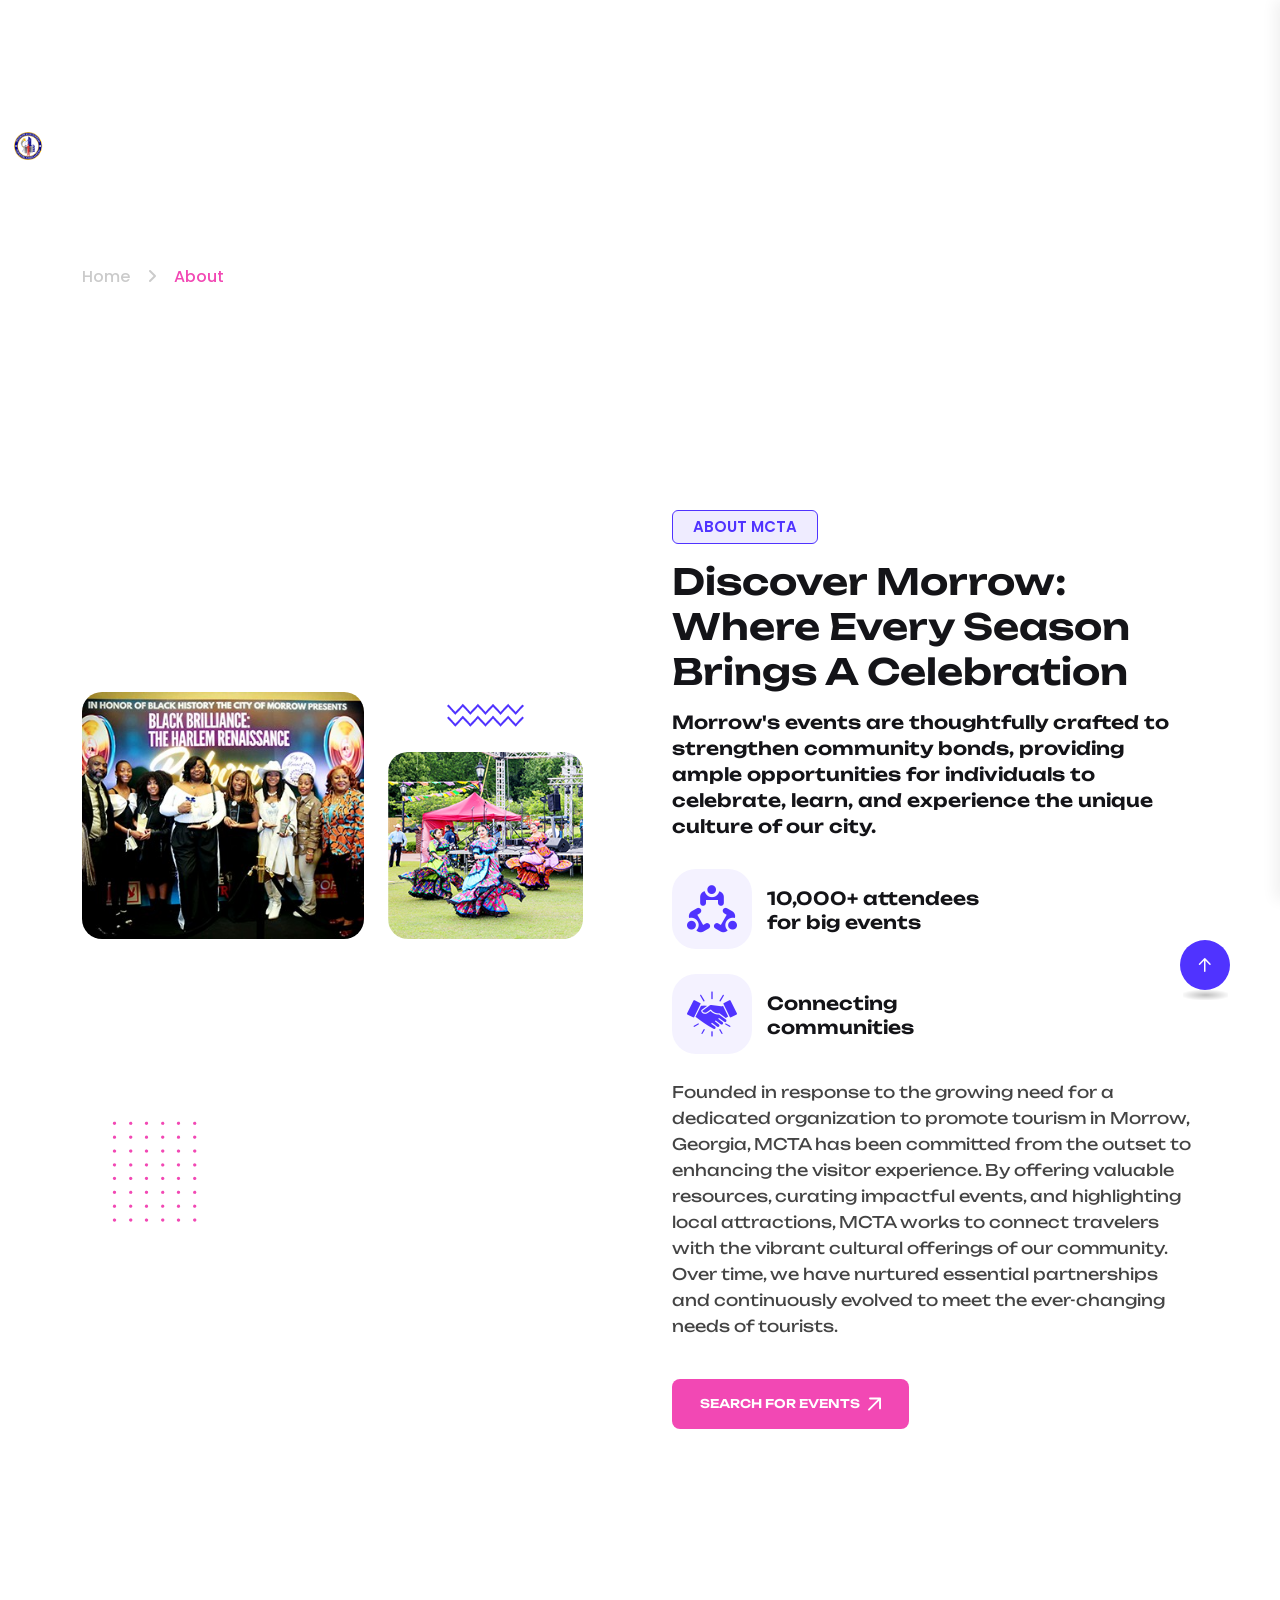
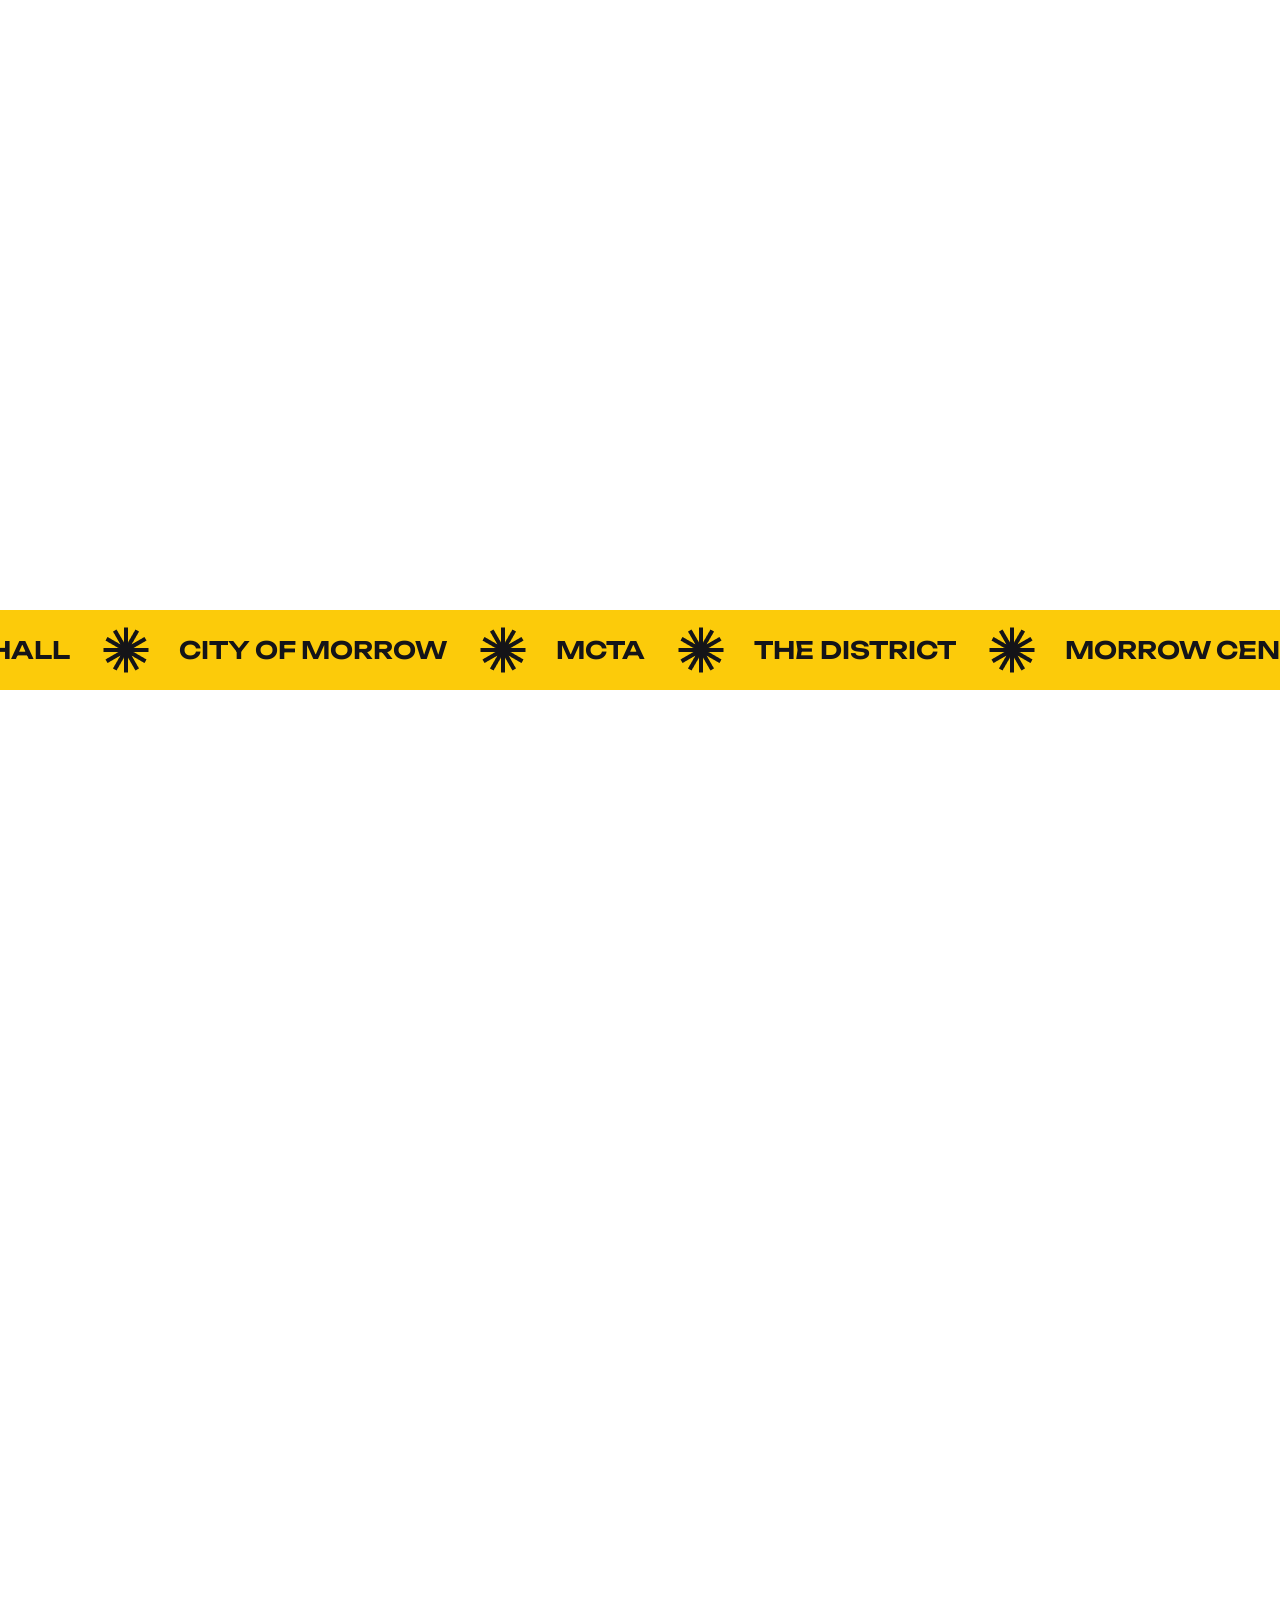
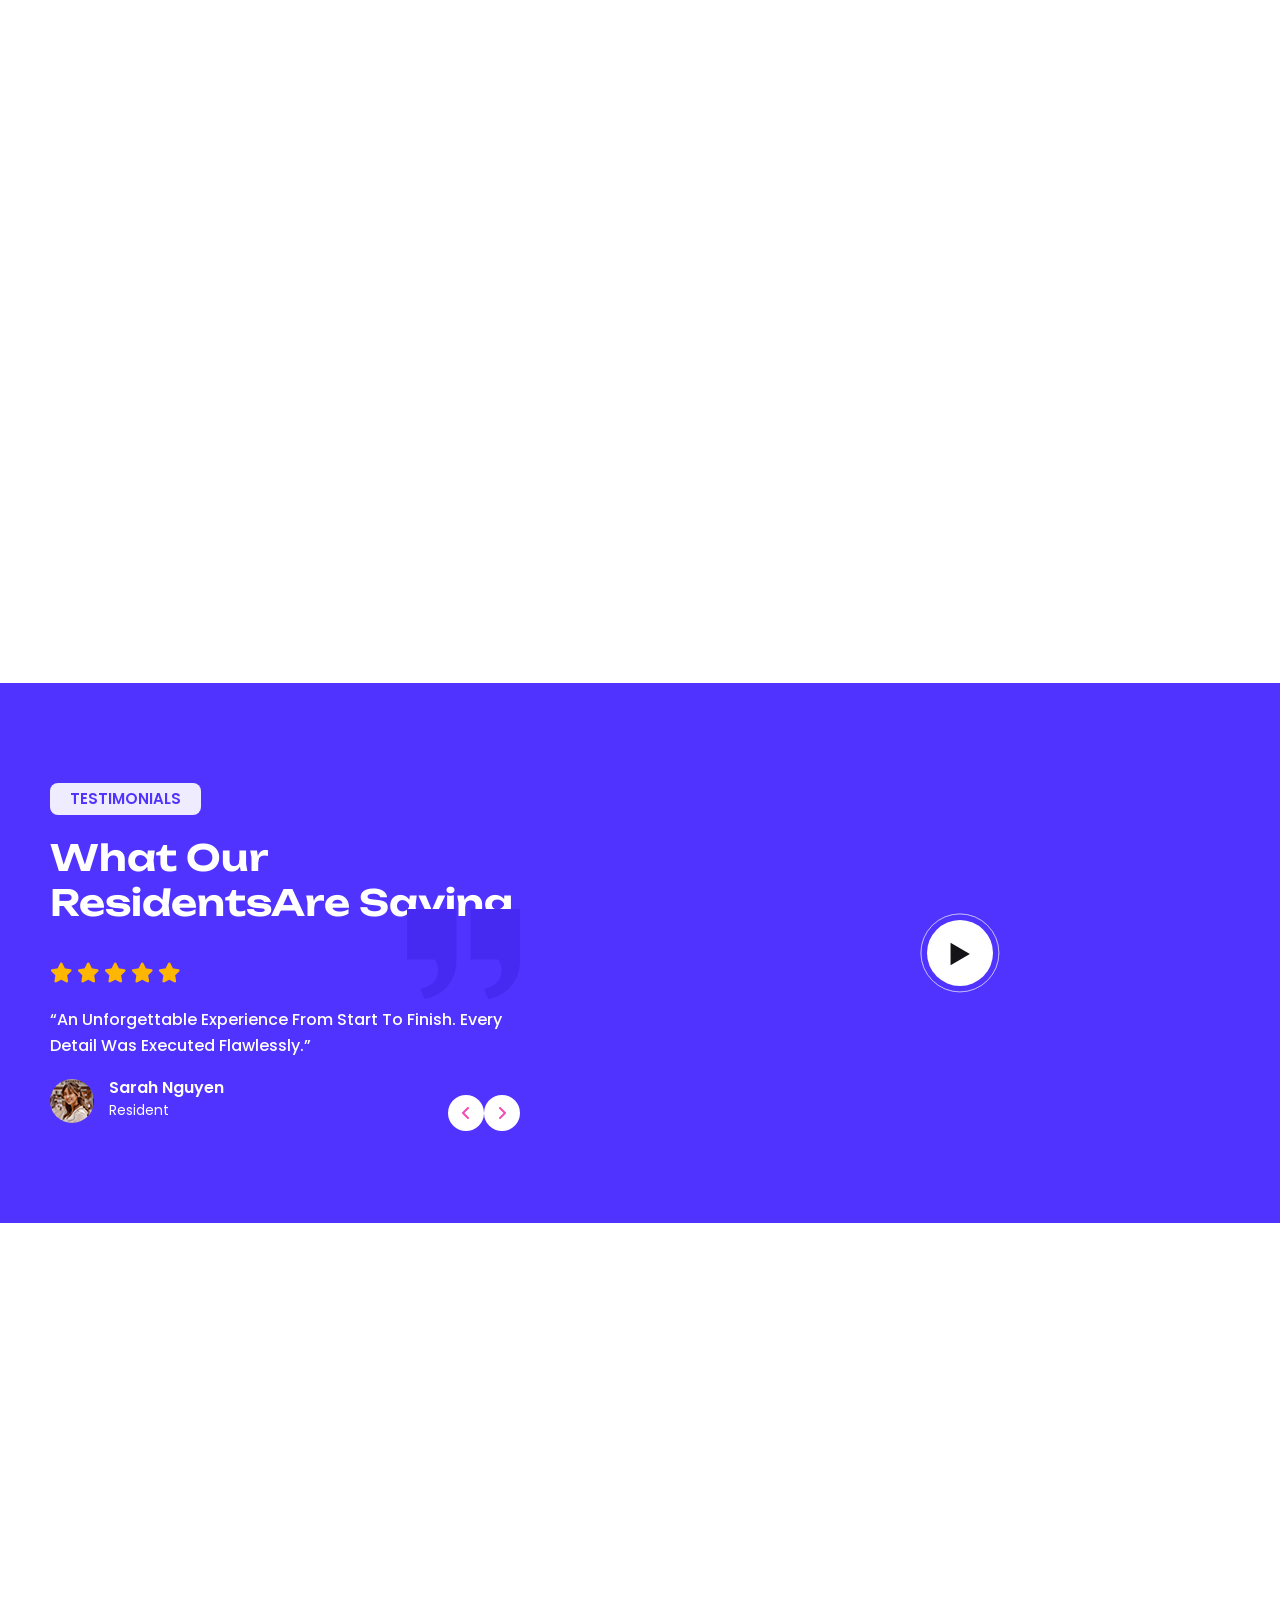
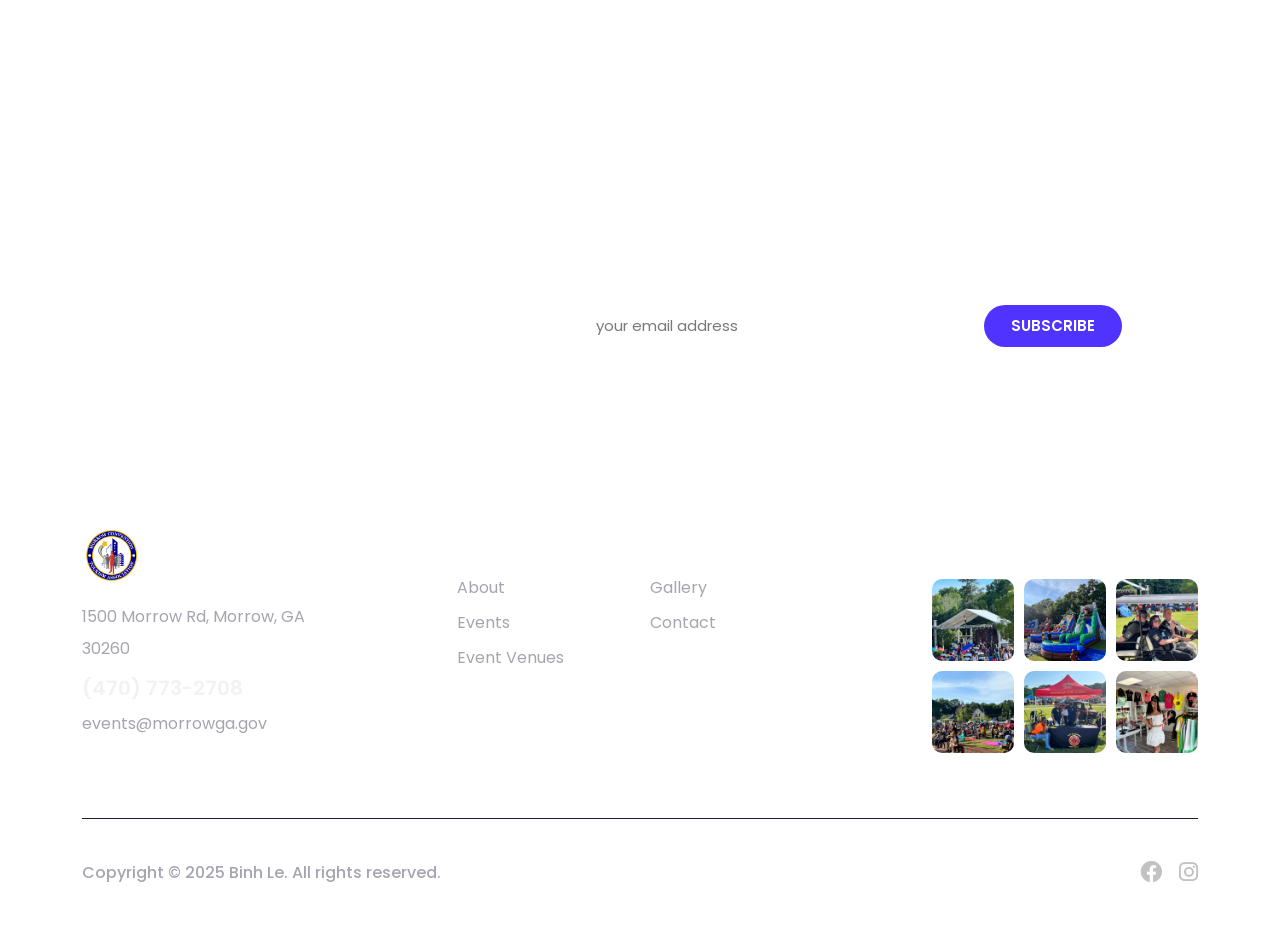
==== about.html @ 1bde9c0b "first commit" ====
<!doctype html><html class="no-js" lang="en"><head><meta charset="utf-8"><meta http-equiv="x-ua-compatible" content="ie=edge"><title>About Us - MCTA</title><meta name="description" content="About Us - MCTA"><meta name="viewport" content="width=device-width,initial-scale=1"><link rel="shortcut icon" type="image/x-icon" href="./assets/favicon-EmD1b870.png"><script async src="https://www.googletagmanager.com/gtag/js?id=G-WF18BXVWPE"></script><script>function gtag(){dataLayer.push(arguments)}window.dataLayer=window.dataLayer||[],gtag("js",new Date),gtag("config","G-WF18BXVWPE")</script><link rel="stylesheet" crossorigin href="./assets/main-FoIhBVWo.css"></head><body><div class="preloader"><div class="loader"></div></div><button class="scroll__top scroll-to-target" data-target="html"><i class="fa-sharp fa-regular fa-arrow-up"></i></button><div class="search__popup"><div class="container"><div class="row"><div class="col-12"><div class="search__wrapper"><div class="search__close"><button type="button" class="search-close-btn"><svg width="18" height="18" viewBox="0 0 18 18" fill="none" xmlns="http://www.w3.org/2000/svg"><path d="M17 1L1 17" stroke="currentColor" stroke-width="1.5" stroke-linecap="round" stroke-linejoin="round"></path><path d="M1 1L17 17" stroke="currentColor" stroke-width="1.5" stroke-linecap="round" stroke-linejoin="round"></path></svg></button></div><div class="search__form"><form action="#"><div class="search__input"><input class="search-input-field" type="text" placeholder="Type keywords here"> <span class="search-focus-border"></span> <button type="submit"><svg width="20" height="20" viewBox="0 0 20 20" fill="none" xmlns="http://www.w3.org/2000/svg"><path d="M9.55 18.1C14.272 18.1 18.1 14.272 18.1 9.55C18.1 4.82797 14.272 1 9.55 1C4.82797 1 1 4.82797 1 9.55C1 14.272 4.82797 18.1 9.55 18.1Z" stroke="currentColor" stroke-width="1.5" stroke-linecap="round" stroke-linejoin="round"></path><path d="M19.0002 19.0002L17.2002 17.2002" stroke="currentColor" stroke-width="1.5" stroke-linecap="round" stroke-linejoin="round"></path></svg></button></div></form></div></div></div></div></div></div><div class="search-popup-overlay"></div><header class="td-header-height"><div class="td-header__area z-index-999 td-transparent"><div class="td-header-3-top d-none d-lg-block"><div class="container-fluid container-1680"><div class="row"><div class="col-lg-6"><div class="td-header-3-top-info"><span><a href="https://maps.app.goo.gl/woEjuXanvPvSUbjYA" target="_blank"><i class="flaticon-gps"></i>1500 Morrow Rd, Morrow, GA 30260</a></span> <span class="dvdr">/</span> <span><a href="tel:4707732708"><i class="flaticon-phone"></i>(470) 773-2708</a></span></div></div><div class="col-lg-6"><div class="d-none d-lg-block"><div class="td-header-3-top-social d-flex align-items-center justify-content-end"><span class="td-email"><a href="mailto:events@morrowga.gov"><i class="flaticon-mail"></i>events@morrowga.gov</a></span> <span class="dvdr">/</span> <span><a href="https://www.facebook.com/mcta.morrowga" target="_blank"><i class="fa-brands fa-facebook"></i></a></span> <span><a href="https://www.instagram.com/cityofmorrowgeorgia/" target="_blank"><i class="fa-brands fa-instagram"></i></a></span></div></div></div></div></div></div><div id="header-sticky" class="header-mobile-spacing"><div class="container-fluid container-1680"><div class="row align-items-center"><div class="col-xxl-9 col-xl-9 col-6"><div class="tdmenu__wrap d-flex align-items-center justify-content-between"><div class="logo"><a class="logo-1 logo-sticky-none" href="index.html"><img data-width="150" src="./assets/logo-white-CMbeo1Rq.png" alt="Logo"></a><a class="logo-2 d-none" href="index.html"><img data-width="150" src="./assets/logo-black-BRObX2k0.png" alt="Logo"></a></div><nav class="tdmenu__nav tdmenu-3 ml-50 mr-40 d-none d-xl-flex"><div class="tdmenu__navbar-wrap tdmenu__main-menu"><ul class="navigation"><li><a href="index.html">Home</a></li><li><a href="about.html">About</a></li><li class="menu-item-has-children"><a href="venues.html">Venues</a><ul class="sub-menu"><li><a href="morrow-center-exhibition-hall.html">Morrow Center Exhibition Hall</a></li><li><a href="the-district.html">The District</a></li><li><a href="arena-at-southlake.html">Arena At Southlake</a></li></ul></li><li class="menu-item-has-children"><a href="venues.html">Visit Morrow</a><ul class="sub-menu"><li><a href="hotels.html">Hotels</a></li><li><a href="restaurants.html">Restaurants</a></li><li><a href="shopping.html">Shopping</a></li></ul></li><li><a href="gallery.html">Gallery</a></li><li><a href="contact.html">Contact</a></li></ul></div></nav></div></div><div class="col-xxl-3 col-xl-3 col-6"><div class="td-menu-right-action td-menu-right-action-3 d-flex align-items-center justify-content-end"><button class="search-button search-open-btn"><i class="flaticon-search"></i></button><div class="td-header-menu-bar lh-1 p-relative ml-20"><button class="tdmenu-offcanvas-open-btn mobile-nav-toggler d-block d-xl-none"><span></span> <span></span> <span></span></button></div></div></div></div></div></div></div><div class="tdmobile__menu"><nav class="tdmobile__menu-box"><div class="close-btn"><i class="fa-solid fa-xmark"></i></div><div class="nav-logo"><a href="index.html"><img src="./assets/logo-black-BRObX2k0.png" alt="logo"></a></div><div class="tdmobile__search"><form action="#"><input type="text" placeholder="Search here..."> <button><i class="fas fa-search"></i></button></form></div><div class="tdmobile__menu-outer"></div><div class="social-links"><ul class="list-wrap"><li><a href="https://www.facebook.com/mcta.morrowga" target="_blank"><i class="fab fa-facebook"></i></a></li><li><a href="https://www.instagram.com/cityofmorrowgeorgia/" target="_blank"><i class="fab fa-instagram"></i></a></li></ul></div></nav></div><div class="tdmobile__menu-backdrop"></div><div class="offCanvas__info"><div class="offCanvas__close-icon menu-close"><button><i class="fa-sharp fa-regular fa-xmark"></i></button></div><div class="offCanvas__logo mb-30"><a href="index.html"><img src="./assets/logo-black-BRObX2k0.png" alt="Logo"></a></div><div class="offCanvas__side-info mb-30"><div class="contact-list mb-30"><h4>Office Address</h4><a href="https://maps.app.goo.gl/woEjuXanvPvSUbjYA" target="_blank">1500 Morrow Rd, Morrow, GA 30260</a></div><div class="contact-list mb-30"><h4>Phone Number</h4><a href="tel:4707732708">(470) 773-2708</a></div><div class="contact-list mb-30"><h4>Email Address</h4><a href="mailto:events@morrowga.gov">events@morrowga.gov</a></div></div><div class="offCanvas__social-icon mt-30"><a href="javascript:void(0)"><i class="fab fa-facebook"></i></a> <a href="javascript:void(0)"><i class="fab fa-instagram"></i></a></div></div><div class="offCanvas__overly"></div></header><main><div class="td-breadcrumb-area td-breadcrumb-spacing bg-position" data-background="assets/img/breadcrumb/breadcrumb.jpg"><div class="container"><div class="row"><div class="col-lg-12"><div class="td-breadcrumb-title-wrap"><h2 class="td-breadcrumb-title mb-10 wow td-animetion-left" data-wow-duration="1.5s" data-wow-delay="0.2s">About Us</h2><div class="td-breadcrumb-list wow td-animetion-right" data-wow-duration="1.5s" data-wow-delay="0.2s"><ul><li><a href="index.html">Home</a></li><li><i class="fa-sharp fa-solid fa-angle-right fa-fw"></i></li><li class="pages">About</li></ul></div></div></div></div></div></div><div class="td-about-area pt-140 pb-50 p-relative fix"><h2 class="td-about-4-bigtitle td-team-bigtext">About</h2><div class="container"><div class="row align-items-center"><div class="col-xl-6 col-lg-12"><div class="td-about-4-thumb-wrap mr-45 mb-30"><div class="row align-items-end"><div class="col-lg-7 col-md-7 col-sm-7"><div class="td-about-4-thumb mb-25"><img class="w-100 thumb wow td-animetion-left" data-wow-duration="1.5s" data-wow-delay="0.2s" src="./assets/thumb-6cPJULvh.jpg" alt=""></div></div><div class="col-lg-5 col-md-5 col-sm-5"><div class="td-about-4-thumb text-center mb-25"><img class="mb-25 tdtranslateX2" src="[data-uri]" alt=""> <img class="w-100 thumb wow td-animetion-right" data-wow-duration="1.5s" data-wow-delay="0.2s" src="./assets/thumb-3-COhL6oXN.jpg" alt=""></div></div><div class="col-lg-12"><div class="td-about-4-thumb-2 p-relative text-center pb-40 mb-25 pl-70 mr-70"><img class="td-about-4-shape up-down" src="[data-uri]" alt=""> <img class="w-100 thumb wow td-animetion-top" data-wow-duration="1.5s" data-wow-delay="0.2s" src="./assets/thumb-2-B4LznfGf.jpg" alt=""></div></div></div></div></div><div class="col-xl-6 col-lg-9"><div class="td-about-3-content-wrap ml-20 mb-15 wow fadeInRight" data-wow-duration="1.5s" data-wow-delay="0.2s"><span class="td-section-subtitle td-section-subtitle-2 td-section-subtitle-3 mb-15">About MCTA</span><h2 class="td-section-title mb-15">Discover Morrow: Where Every Season Brings a Celebration</h2><p class="para para-2 mb-30">Morrow's events are thoughtfully crafted to strengthen community bonds, providing ample opportunities for individuals to celebrate, learn, and experience the unique culture of our city.</p><div class="td-about-3-clients d-flex flex-wrap"><div class="mb-15 items mr-40 d-flex align-items-center"><span class="mb-10 mr-15 icon"><i class="flaticon-meeting"></i></span><h5 class="title">10,000+ attendees<br>for big events</h5></div><div class="mb-15 items d-flex align-items-center"><span class="mb-10 mr-15 icon"><i class="flaticon-handshake"></i></span><h5 class="title">Connecting<br>communities</h5></div></div><p class="para mb-40">Founded in response to the growing need for a dedicated organization to promote tourism in Morrow, Georgia, MCTA has been committed from the outset to enhancing the visitor experience. By offering valuable resources, curating impactful events, and highlighting local attractions, MCTA works to connect travelers with the vibrant cultural offerings of our community. Over time, we have nurtured essential partnerships and continuously evolved to meet the ever-changing needs of tourists.</p><div class="td-about-3-btn d-flex align-items-center"><a class="td-btn td-btn-3-squre mb-15 td-left-right text3 mr-25" href="events.html"><span class="mr10 td-text d-inline-block mr-5">Search For Events</span> <span class="td-arrow-angle"><svg class="td-arrow-svg-top-right" width="13" height="14" viewBox="0 0 13 14" fill="none" xmlns="http://www.w3.org/2000/svg"><path d="M0.943836 13.5C0.685616 13.5 0.45411 13.4021 0.276027 13.224C0.0979452 13.0459 0 12.8055 0 12.5562C0 12.3068 0.0979452 12.0664 0.276027 11.8884L9.76781 2.38767H2.02123C1.49589 2.38767 1.0774 1.96027 1.0774 1.44384C1.0774 0.927397 1.50479 0.5 2.03014 0.5H12.0562C12.1274 0.5 12.1986 0.508904 12.2788 0.526712L12.4034 0.562329L12.537 0.633562C12.5637 0.65137 12.5993 0.678082 12.626 0.69589C12.6973 0.749315 12.7507 0.80274 12.7952 0.856164C12.8219 0.891781 12.8575 0.927397 12.8842 0.989726L12.9555 1.1411L12.9822 1.22123C13 1.29247 13.0089 1.3726 13.0089 1.44384V11.4699C13.0089 11.9952 12.5815 12.4137 12.0651 12.4137C11.5486 12.4137 11.1212 11.9863 11.1212 11.4699V3.72329L1.62055 13.224C1.44247 13.4021 1.20205 13.5 0.943836 13.5Z" fill="white"/><path d="M0.943836 13.5C0.685616 13.5 0.45411 13.4021 0.276027 13.224C0.0979452 13.0459 0 12.8055 0 12.5562C0 12.3068 0.0979452 12.0664 0.276027 11.8884L9.76781 2.38767H2.02123C1.49589 2.38767 1.0774 1.96027 1.0774 1.44384C1.0774 0.927397 1.50479 0.5 2.03014 0.5H12.0562C12.1274 0.5 12.1986 0.508904 12.2788 0.526712L12.4034 0.562329L12.537 0.633562C12.5637 0.65137 12.5993 0.678082 12.626 0.69589C12.6973 0.749315 12.7507 0.80274 12.7952 0.856164C12.8219 0.891781 12.8575 0.927397 12.8842 0.989726L12.9555 1.1411L12.9822 1.22123C13 1.29247 13.0089 1.3726 13.0089 1.44384V11.4699C13.0089 11.9952 12.5815 12.4137 12.0651 12.4137C11.5486 12.4137 11.1212 11.9863 11.1212 11.4699V3.72329L1.62055 13.224C1.44247 13.4021 1.20205 13.5 0.943836 13.5Z" fill="white"/></svg></span></a></div></div></div></div></div></div><div class="td-feature-area pt-140 pb-115 bg-position" data-background="assets/img/feature/feature.jpg"><div class="container"><div class="row justify-content-center"><div class="col-lg-8"><div class="td-feature-4-wrap text-center mb-50 wow fadeInUp" data-wow-duration="1.5s" data-wow-delay="0.3s"><span class="td-section-subtitle td-section-subtitle-2 mb-25">Event Information</span><h2 class="td-section-title text-white mb-15">Why You Should Join Our Event</h2><p class="text-white">More than an event - It's a celebration of culture, connection & community</p></div></div></div><div class="row"><div class="col-xl-3 col-lg-6 col-md-6 wow fadeInUp" data-wow-duration="1.5s" data-wow-delay="0.3s"><div class="td-feature-3-wrap mr-60 mb-30"><img class="td-feature-3-icon d-inline-block mb-20" src="[data-uri]" alt=""><h3 class="td-feature-3-title mb-15">Unforgettable Atmosphere</h3><p class="td-feature-3-text">Experience a unique blend of Southern charm and modern elegance in a beautifully designed venue that enhances every moment - from networking to celebration.</p></div></div><div class="col-xl-3 col-lg-6 col-md-6 wow fadeInUp" data-wow-duration="1.5s" data-wow-delay="0.5s"><div class="td-feature-3-wrap mr-60 mb-30"><img class="td-feature-3-icon d-inline-block mb-20" src="[data-uri]" alt=""><h3 class="td-feature-3-title mb-15">Diverse Programming</h3><p class="td-feature-3-text">Enjoy a rich lineup of cultural performances, entertainment, and engaging activities for all ages. Whether it's a festival, showcase, or social event, there's something for everyone.</p></div></div><div class="col-xl-3 col-lg-6 col-md-6 wow fadeInUp" data-wow-duration="1.5s" data-wow-delay="0.7s"><div class="td-feature-3-wrap mr-60 mb-30"><img class="td-feature-3-icon d-inline-block mb-20" src="[data-uri]" alt=""><h3 class="td-feature-3-title mb-15">Community Connection</h3><p class="td-feature-3-text">Be part of a dynamic gathering that celebrates culture, creativity, and community, bringing together people from all walks of life in a vibrant and welcoming environment.</p></div></div><div class="col-xl-3 col-lg-6 col-md-6 wow fadeInUp" data-wow-duration="1.5s" data-wow-delay="0.9s"><div class="td-feature-3-wrap mr-60 mb-30"><img class="td-feature-3-icon d-inline-block mb-20" src="[data-uri]" alt=""><h3 class="td-feature-3-title mb-15">Convenient & Comfortable</h3><p class="td-feature-3-text">Located just minutes from Atlanta, the venue offers ample free parking, modern amenities, and easy accessibility, ensuring a seamless and enjoyable experience for all guests.</p></div></div></div></div></div><div class="td-text-slider-area td-text-slider-spacing"><div class="container-fluid"><div class="row"><div class="swiper-container td-text-slider-active"><div class="swiper-wrapper slide-transtion"><div class="swiper-slide"><div class="td-text-slider-item"><h3 class="text">City of Morrow</h3><img src="[data-uri]" alt="round"></div></div><div class="swiper-slide"><div class="td-text-slider-item"><h3 class="text">MCTA</h3><img src="[data-uri]" alt="round"></div></div><div class="swiper-slide"><div class="td-text-slider-item"><h3 class="text">The District</h3><img src="[data-uri]" alt="round"></div></div><div class="swiper-slide"><div class="td-text-slider-item"><h3 class="text">Morrow Center & Exhibition Hall</h3><img src="[data-uri]" alt="round"></div></div></div></div></div></div></div><div class="td-team-area pt-140 pb-120 fix p-relative"><h2 class="td-team-3-bigtitle td-team-bigtext">Our City Leaders</h2><div class="container"><div class="row justify-content-center"><div class="col-xxl-5 col-xl-6 col-lg-7"><div class="td-schedule-2-title-wrap text-center mb-40 wow fadeInUp" data-wow-duration="1.5s" data-wow-delay="0.3s"><span class="td-section-subtitle td-section-subtitle-2 td-section-subtitle-3 mb-25">Our City Leaders</span><h2 class="td-section-title">Help Shape Outstanding Events</h2></div></div></div><div class="row"><div class="col-sm wow fadeInUp" data-wow-duration="1.5s" data-wow-delay="0.6s"></div><div class="col-sm wow fadeInUp" data-wow-duration="1.5s" data-wow-delay="0.6s"><div class="td-team-3-wrap mb-30 text-center"><div class="td-team-3-thumb"><img class="w-100" src="./assets/john-lampl-CPbS_9Im.jpg" alt=""></div><div class="td-team-3-content"><h3 class="td-title"><a href="team-details.html">John Lampl</a></h3><span class="td-position">Mayor</span><div class="td-team-3-social"><span><a href="tel:6789020916"><i class="fa fa-phone"></i></a></span> <span><a href="mailto:jlampl@morrowga.gov"><i class="fa fa-envelope"></i></a></span></div></div></div></div><div class="col-sm wow fadeInUp" data-wow-duration="1.5s" data-wow-delay="0.6s"></div></div><div class="row"><div class="col-lg-3 col-md-4 col-sm-6 wow fadeInUp" data-wow-duration="1.5s" data-wow-delay="0.2s"><div class="td-team-3-wrap mb-30 text-center"><div class="td-team-3-thumb"><img class="w-100" src="./assets/khoa-vuong-CQh0DZt2.jpg" alt=""></div><div class="td-team-3-content"><h3 class="td-title"><a href="team-details.html">Khoa Vuong</a></h3><span class="td-position">Mayor Pro Tem</span><div class="td-team-3-social"><span><a href="tel:6789020917"><i class="fa fa-phone"></i></a></span> <span><a href="mailto:kvuong@morrowga.gov"><i class="fa fa-envelope"></i></a></span></div></div></div></div><div class="col-lg-3 col-md-4 col-sm-6 wow fadeInUp" data-wow-duration="1.5s" data-wow-delay="0.3s"><div class="td-team-3-wrap mb-30 text-center"><div class="td-team-3-thumb"><img class="w-100" src="./assets/hue-nguyen-gw7FCfIV.jpg" alt=""></div><div class="td-team-3-content"><h3 class="td-title">Hue Nguyen</h3><span class="td-position">Councilwoman</span><div class="td-team-3-social"><span><a href="tel:4704322218"><i class="fa fa-phone"></i></a></span> <span><a href="mailto:hnguyen@morrowga.gov"><i class="fa fa-envelope"></i></a></span></div></div></div></div><div class="col-lg-3 col-md-4 col-sm-6 wow fadeInUp" data-wow-duration="1.5s" data-wow-delay="0.4s"><div class="td-team-3-wrap mb-30 text-center"><div class="td-team-3-thumb"><img class="w-100" src="./assets/lana-labay-Bg67pLHS.jpg" alt=""></div><div class="td-team-3-content"><h3 class="td-title"><a href="team-details.html">Lana J. Labay</a></h3><span class="td-position">Councilwoman</span><div class="td-team-3-social"><span><a href="tel:7709614002"><i class="fa fa-phone"></i></a></span> <span><a href="mailto:llabay@morrowga.gov"><i class="fa fa-envelope"></i></a></span></div></div></div></div><div class="col-lg-3 col-md-4 col-sm-6 wow fadeInUp" data-wow-duration="1.5s" data-wow-delay="0.5s"><div class="td-team-3-wrap mb-30 text-center"><div class="td-team-3-thumb"><img class="w-100" src="./assets/wayne-collins-COGZRWZ4.jpg" alt=""></div><div class="td-team-3-content"><h3 class="td-title"><a href="team-details.html">Wayne Collins</a></h3><span class="td-position">Councilman</span><div class="td-team-3-social"><span><a href="tel:4044302232"><i class="fa fa-phone"></i></a></span> <span><a href="mailto:wcollins@morrowga.gov"><i class="fa fa-envelope"></i></a></span></div></div></div></div></div><div class="row"><div class="col-sm wow fadeInUp" data-wow-duration="1.5s" data-wow-delay="0.6s"></div><div class="col-sm wow fadeInUp" data-wow-duration="1.5s" data-wow-delay="0.6s"></div><div class="col-sm wow fadeInUp" data-wow-duration="1.5s" data-wow-delay="0.6s"><div class="td-team-3-wrap mb-30 text-center"><div class="td-team-3-thumb"><img class="w-100" src="./assets/landry-merkison-BsSKV-wl.jpg" alt=""></div><div class="td-team-3-content"><h3 class="td-title"><a href="team-details.html">Landry Merkison</a></h3><span class="td-position">City Manager</span><div class="td-team-3-social"><span><a href="tel:4046404865"><i class="fa fa-phone"></i></a></span> <span><a href="mailto:lmerkison@morrowga.gov"><i class="fa fa-envelope"></i></a></span></div></div></div></div><div class="col-sm wow fadeInUp" data-wow-duration="1.5s" data-wow-delay="0.6s"></div><div class="col-sm wow fadeInUp" data-wow-duration="1.5s" data-wow-delay="0.6s"></div></div></div></div><div class="td-testimonial-area fix green-bg"><div class="container-fluid p-0"><div class="row gx-0"><div class="col-lg-6"><div class="td-testimonial-3-wrap pt-160 pb-160 p-relative"><span class="td-testimonial-3-qoute"><svg width="113" height="90" viewBox="0 0 113 90" fill="none" xmlns="http://www.w3.org/2000/svg"><path d="M63.5625 50.4V0H113V51.12C113 85.68 81.2188 90 81.2188 90L76.9812 79.92C76.9812 79.92 91.1063 77.76 93.9313 66.24C96.7562 57.6 91.1062 50.4 91.1062 50.4H63.5625ZM0 50.4V0H49.4375V51.12C49.4375 85.68 17.6562 90 17.6562 90L13.4187 79.92C13.4187 79.92 27.5438 77.76 30.3688 66.24C33.1938 57.6 27.5438 50.4 27.5438 50.4H0Z" fill="#462AF1"/></svg> </span><span class="td-section-subtitle td-section-subtitle-2 mb-20">Testimonials</span><h2 class="td-section-title text-white mb-35">What Our Residents<br>Are Saying</h2><div class="swiper-container td-testimonial-3-slider"><div class="swiper-wrapper p-relative"><div class="swiper-slide"><div><div class="td-testimonial-3-ratings mb-20"><span><i class="fa-sharp fa-solid fa-star"></i></span> <span><i class="fa-sharp fa-solid fa-star"></i></span> <span><i class="fa-sharp fa-solid fa-star"></i></span> <span><i class="fa-sharp fa-solid fa-star"></i></span> <span><i class="fa-sharp fa-solid fa-star"></i></span></div><p class="mb-20">“An unforgettable experience from start to finish. Every detail was executed flawlessly.”</p><div class="td-testimonial-3-avatar"><div class="td-testimonial-3-avatar-thumb mr-15"><img src="./assets/sarah-nguyen-lGj8xirt.jpg" alt=""></div><div><h6 class="names">Sarah Nguyen</h6><span class="td-position">Resident</span></div></div></div></div><div class="swiper-slide"><div><div class="td-testimonial-3-ratings mb-20"><span><i class="fa-sharp fa-solid fa-star"></i></span> <span><i class="fa-sharp fa-solid fa-star"></i></span> <span><i class="fa-sharp fa-solid fa-star"></i></span> <span><i class="fa-sharp fa-solid fa-star"></i></span> <span><i class="fa-sharp fa-solid fa-star"></i></span></div><p class="mb-20">“One of the best-organized events I've ever attended. Truly raised the bar.”</p><div class="td-testimonial-3-avatar"><div class="td-testimonial-3-avatar-thumb mr-15"><img src="./assets/michael-anderson-B_t6BDcX.jpg" alt=""></div><div><h6 class="names">Michael Anderson</h6><span class="td-position">Resident</span></div></div></div></div><div class="swiper-slide"><div><div class="td-testimonial-3-ratings mb-20"><span><i class="fa-sharp fa-solid fa-star"></i></span> <span><i class="fa-sharp fa-solid fa-star"></i></span> <span><i class="fa-sharp fa-solid fa-star"></i></span> <span><i class="fa-sharp fa-solid fa-star"></i></span> <span><i class="fa-sharp fa-solid fa-star"></i></span></div><p class="mb-20">“Creative, inspiring, and incredibly well-managed. Looking forward to the next one!”</p><div class="td-testimonial-3-avatar"><div class="td-testimonial-3-avatar-thumb mr-15"><img src="./assets/emily-carter-C869OrkE.jpg" alt=""></div><div><h6 class="names">Emily Carter</h6><span class="td-position">Resident</span></div></div></div></div><div class="swiper-slide"><div><div class="td-testimonial-3-ratings mb-20"><span><i class="fa-sharp fa-solid fa-star"></i></span> <span><i class="fa-sharp fa-solid fa-star"></i></span> <span><i class="fa-sharp fa-solid fa-star"></i></span> <span><i class="fa-sharp fa-solid fa-star"></i></span> <span><i class="fa-sharp fa-solid fa-star"></i></span></div><p class="mb-20">“Exceptional coordination and a memorable guest experience. Highly recommended!”</p><div class="td-testimonial-3-avatar"><div class="td-testimonial-3-avatar-thumb mr-15"><img src="./assets/anthony-le-Bj7Mqva7.jpg" alt=""></div><div><h6 class="names">Anthony Le</h6><span class="td-position">Resident</span></div></div></div></div><div class="swiper-slide"><div><div class="td-testimonial-3-ratings mb-20"><span><i class="fa-sharp fa-solid fa-star"></i></span> <span><i class="fa-sharp fa-solid fa-star"></i></span> <span><i class="fa-sharp fa-solid fa-star"></i></span> <span><i class="fa-sharp fa-solid fa-star"></i></span> <span><i class="fa-sharp fa-solid fa-star"></i></span></div><p class="mb-20">"This event was not just good—it was extraordinary. Everything from logistics to content was top-tier.”</p><div class="td-testimonial-3-avatar"><div class="td-testimonial-3-avatar-thumb mr-15"><img src="./assets/krystle-mitchell-B76Epg8P.jpg" alt=""></div><div><h6 class="names">Krystle Mitchell</h6><span class="td-position">Resident</span></div></div></div></div></div></div><div class="td-testimonial-3-navigation"><span class="td-testimonial-3-next d-inline-block"><i class="fa-solid fa-angle-left"></i> </span><span class="td-testimonial-3-prev d-inline-block"><i class="fa-solid fa-angle-right"></i></span></div></div></div><div class="col-lg-6"><div class="td-testimonial-3-video bg-position jarallax" data-background="assets/img/testimonial/tes-video.jpg"><a class="td-video-play popup-video td-pulse-border" href="assets/img/testimonial/video.mp4"><span class="p-relative z-index-11"><svg width="20" height="24" viewBox="0 0 20 24" fill="none" xmlns="http://www.w3.org/2000/svg"><path d="M19.8571 12L0.571429 23.1346L0.57143 0.865352L19.8571 12Z" fill="currentColor"/></svg></span></a></div></div></div></div></div><div class="td-brands-area td-brands-2-wrap pt-140 pb-115"><div class="container"><div class="row justify-content-center"><div class="col-xl-6 col-lg-8"><div class="td-schedule-2-title-wrap text-center mb-30 wow fadeInUp" data-wow-duration="1.5s" data-wow-delay="0.3s"><span class="td-section-subtitle td-section-subtitle-2 td-section-subtitle-3 mb-20">Sponsors</span><h2 class="td-section-title mb-10">Official Sponsors & Partners</h2><p class="td-section-text">Invaluable support behind every success</p></div></div></div><div class="row"><div class="col-xl-3 col-lg-4 col-md-6 col-6 wow fadeInUp" data-wow-duration="1.5s" data-wow-delay="0.2s"><div class="td-brands-item mb-25"><a href="https://morrowga.gov/" target="_blank"><img src="./assets/city-of-morrow-ou5k-GTs.png" alt=""></a></div></div><div class="col-xl-3 col-lg-4 col-md-6 col-6 wow fadeInUp" data-wow-duration="1.5s" data-wow-delay="0.3s"><div class="td-brands-item mb-25"><a href="index.html"><img src="./assets/mcta-Bb-ocUdS.png" alt=""></a></div></div><div class="col-xl-3 col-lg-4 col-md-6 col-6 wow fadeInUp" data-wow-duration="1.5s" data-wow-delay="0.4s"><div class="td-brands-item mb-25"><a href="https://thedistrictmorrow.com/" target="_blank"><img src="./assets/the-district-DguBMkks.png" alt=""></a></div></div><div class="col-xl-3 col-lg-4 col-md-6 col-6 wow fadeInUp" data-wow-duration="1.5s" data-wow-delay="0.5s"><div class="td-brands-item mb-25"><a href="https://www.morrowcenter.com/" target="_blank"><img src="./assets/morrow-center-and-exhibition-hall-DD3_b_ur.png" alt=""></a></div></div></div></div></div><div class="td-cta-area"><div class="container"><div class="row"><div class="col-lg-12"><div class="td-cta-2-wrap bg-position" data-background="assets/img/cta/cta-bg.png"><div class="row align-items-end"><div class="col-lg-5"><div class="td-cta-2-content mb-20"><span class="td-cta-2-subtitle d-inline-block mb-5">Don’t Miss Our Future Updates!</span><h2 class="td-cta-2-title">Get Subscribed Today!</h2></div></div><div class="col-lg-7"><div class="td-cta-2-form mb-25"><form id="subscribe-form" class="p-relative"><input class="td-input" name="email-subscribed" type="email" placeholder="Your Email Address"> <button class="cta-btn" type="submit">Subscribe</button></form></div></div></div></div></div></div></div></div></main><footer><div class="td-footer-area td-footer-2-spacing bg-position" data-background="assets/img/footer/bg.jpg"><div class="container"><div class="row mb-15"><div class="col-xl-3 col-lg-3 col-md-5"><div class="td-footer-widget mb-40"><div class="td-footer-logo mb-20"><a href="index.html"><img src="./assets/logo-white-CMbeo1Rq.png" alt="logo"></a></div><p class="text mb-10">1500 Morrow Rd, Morrow, GA 30260</p><a class="number mb-10 d-inline-block" href="tel:4707732708">(470) 773-2708</a> <a class="email" href="mailto:events@morrowga.gov">events@morrowga.gov</a></div></div><div class="col-xl-5 col-lg-4 col-md-7"><div class="td-footer-widget space ml-90 mb-40"><h3 class="td-footer-title mb-20">Quick links</h3><div class="row"><div class="col-lg-6 col-md-6 col-sm-6"><div class="td-footer-links"><ul><li><a href="about.html">About</a></li><li><a href="events.html">Events</a></li><li><a href="event-venues.html">Event Venues</a></li></ul></div></div><div class="col-lg-6 col-md-6 col-sm-6"><div class="td-footer-links"><ul><li><a href="gallery.html">Gallery</a></li><li><a href="contact.html">Contact</a></li></ul></div></div></div></div></div><div class="col-xl-4 col-lg-5 col-md-6"><div class="td-footer-2-widget space ml-90 mb-40"><h3 class="td-footer-title mb-25">Instagram</h3><div class="row row-cols-3 gx-10"><div class="td-instagram-link col mb-10"><a href="assets/img/footer/insta/insta-1.jpg" class="popup-image"><img class="w-100" src="./assets/insta-1-CixFIoQk.jpg" alt="footer1"><i class="fa-sharp fa-solid fa-plus"></i></a></div><div class="td-instagram-link col mb-10"><a href="assets/img/footer/insta/insta-2.jpg" class="popup-image"><img class="w-100" src="./assets/insta-2-BCLSz3Dj.jpg" alt="footer2"><i class="fa-sharp fa-solid fa-plus"></i></a></div><div class="td-instagram-link col mb-10"><a href="assets/img/footer/insta/insta-3.jpg" class="popup-image"><img class="w-100" src="./assets/insta-3-BMyTQj6g.jpg" alt="footer3"><i class="fa-sharp fa-solid fa-plus"></i></a></div><div class="td-instagram-link col mb-10"><a href="assets/img/footer/insta/insta-4.jpg" class="popup-image"><img class="w-100" src="./assets/insta-4-B1d6rT55.jpg" alt="footer4"><i class="fa-sharp fa-solid fa-plus"></i></a></div><div class="td-instagram-link col mb-10"><a href="assets/img/footer/insta/insta-5.jpg" class="popup-image"><img class="w-100" src="./assets/insta-5-BLFdFZYH.jpg" alt="footer5"><i class="fa-sharp fa-solid fa-plus"></i></a></div><div class="td-instagram-link col mb-10"><a href="assets/img/footer/insta/insta-6.jpg" class="popup-image"><img class="w-100" src="./assets/insta-6-CR5qW_zg.jpg" alt="footer6"><i class="fa-sharp fa-solid fa-plus"></i></a></div></div></div></div></div><div class="row"><div class="col-12"><div class="td-footer-bottom pt-40 pb-15"><div class="row align-items-center"><div class="col-md-9"><div class="td-footer-bottom-copyright mb-30"><p>Copyright © 2025 Binh Le. All rights reserved.</p></div></div><div class="col-md-3"><div class="td-footer-bottom-social text-right mb-30"><span><a href="https://www.facebook.com/mcta.morrowga" target="_blank"><i class="fa-brands fa-facebook"></i></a></span> <span><a href="https://www.instagram.com/cityofmorrowgeorgia/" target="_blank"><i class="fa-brands fa-instagram"></i></a></span></div></div></div></div></div></div></div></div></footer><script src="assets/js/vendor/jquery.js"></script><script src="assets/js/bootstrap.min.js"></script><script src="assets/js/isotope.pkgd.min.js"></script><script src="assets/js/ion.rangeSlider.min.js"></script><script src="assets/js/imagesloaded.pkgd.min.js"></script><script src="assets/js/jquery.magnific-popup.min.js"></script><script src="assets/js/jquery.odometer.min.js"></script><script src="assets/js/jquery-appear.js"></script><script src="assets/js/swiper-bundle.min.js"></script><script src="assets/js/Jarallax.js"></script><script src="assets/js/nice-select.js"></script><script src="assets/js/ajax-form.js"></script><script src="assets/js/wow.min.js"></script><script src="assets/js/main.js"></script><script>const form=document.getElementById("subscribe-form");form.addEventListener("submit",async function(e){e.preventDefault();const o=new FormData(form);console.log(o);(await fetch("https://formspree.io/f/xgvkrqnp",{method:"POST",body:o,headers:{Accept:"application/json"}})).ok?(alert("Thank you for subscribing!"),form.reset()):alert("Oops! There was a problem.")})</script></body></html>
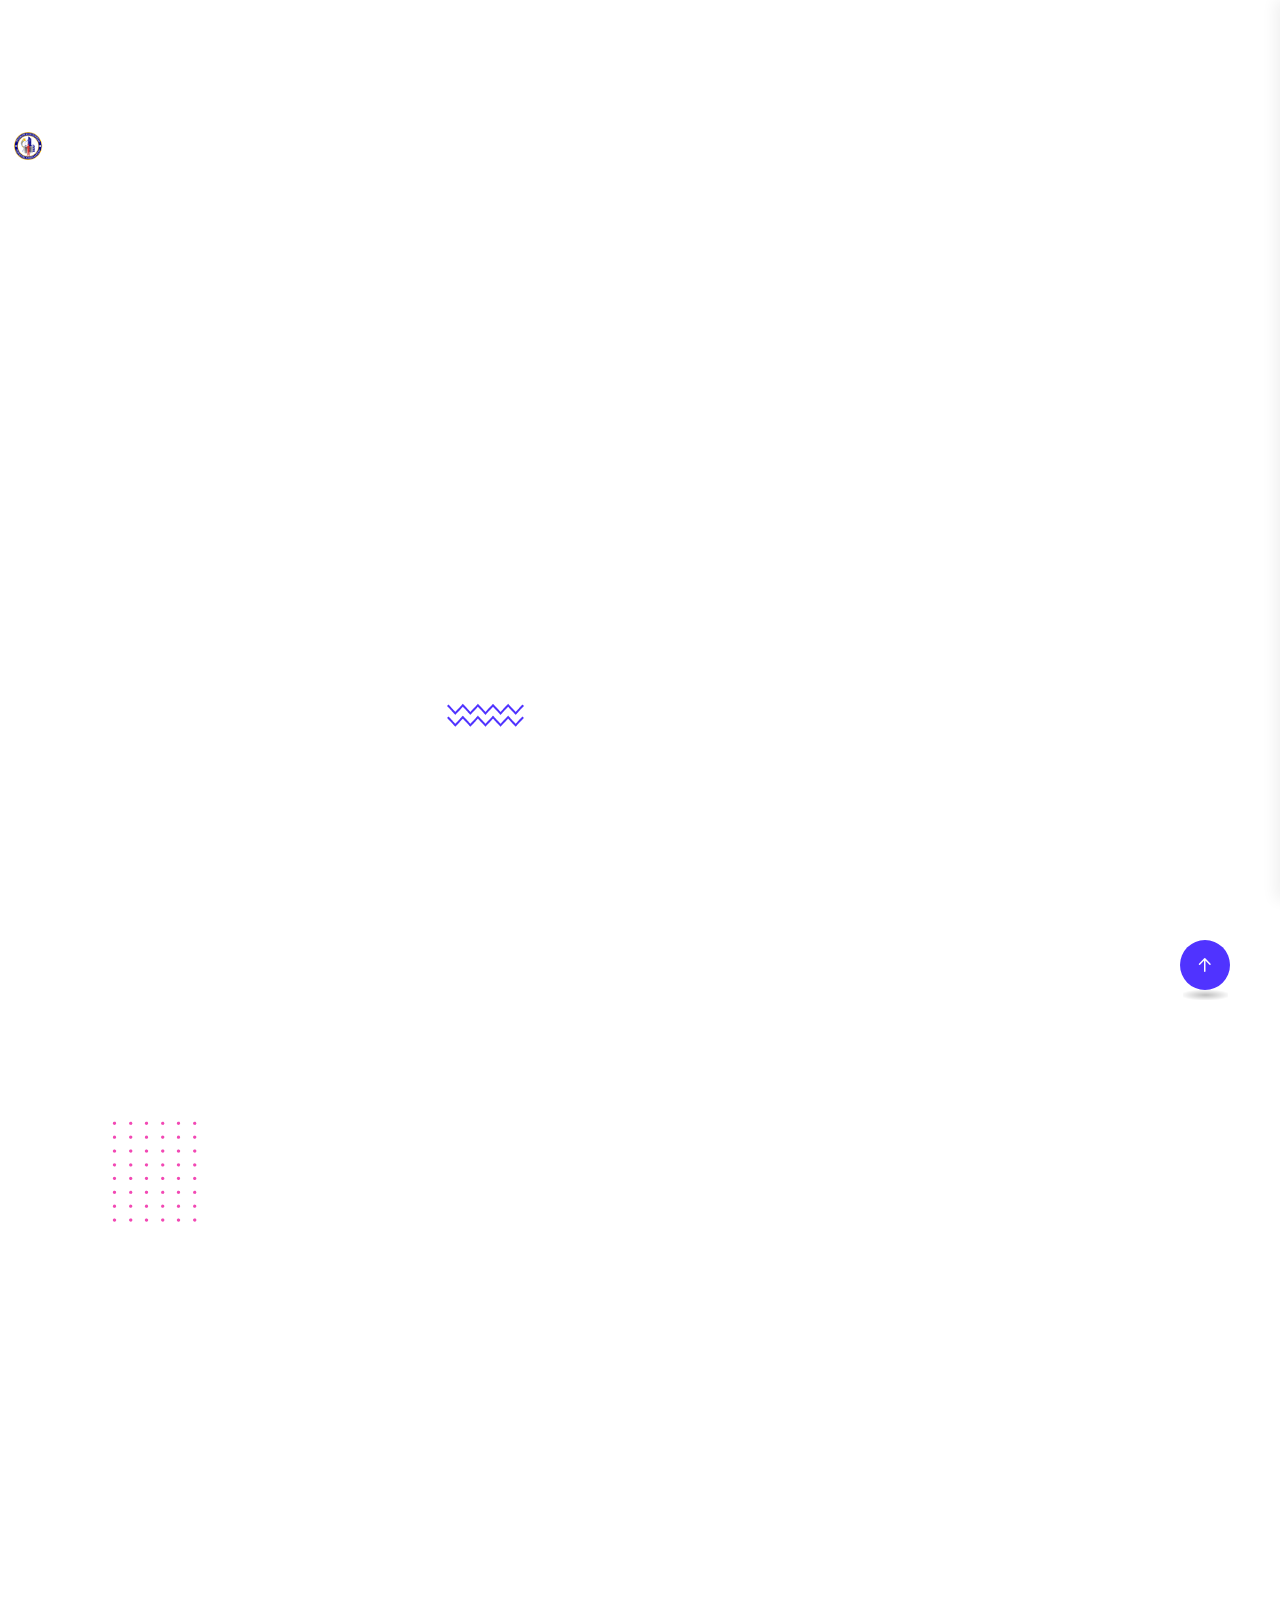
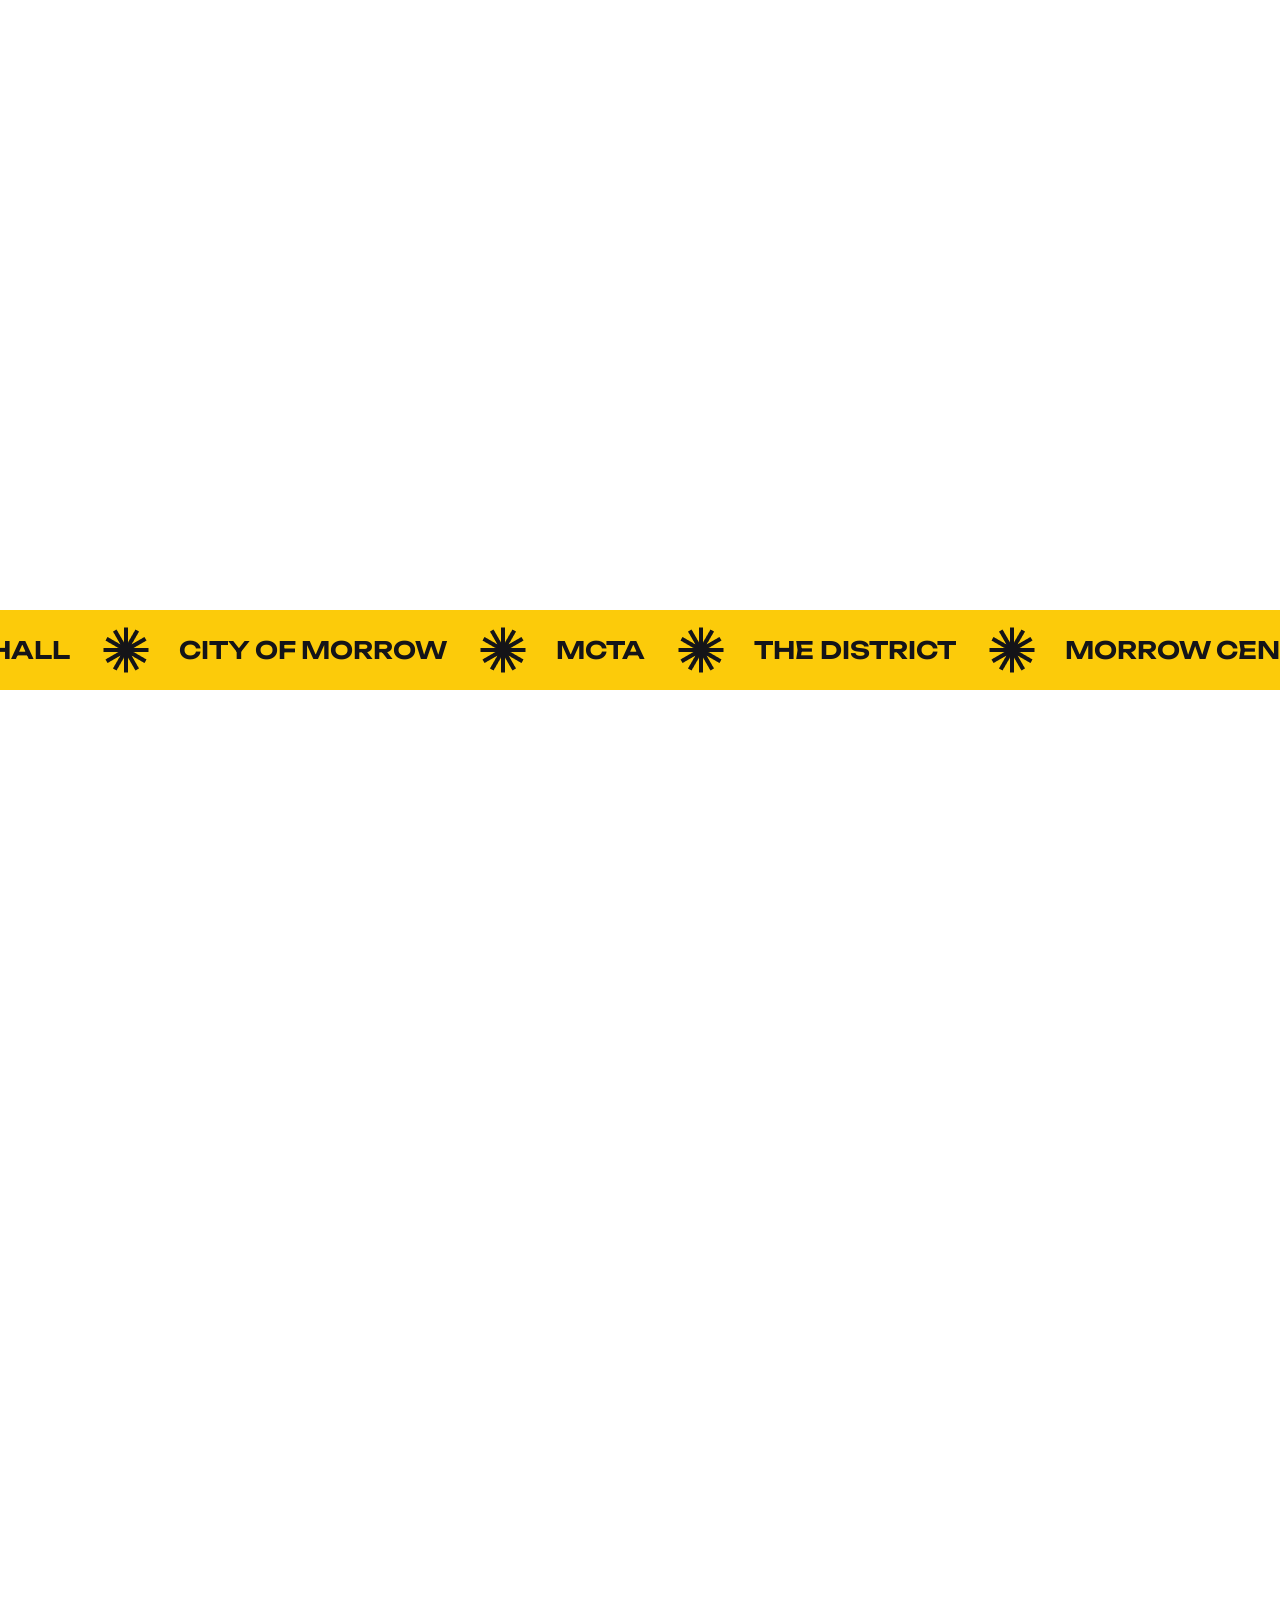
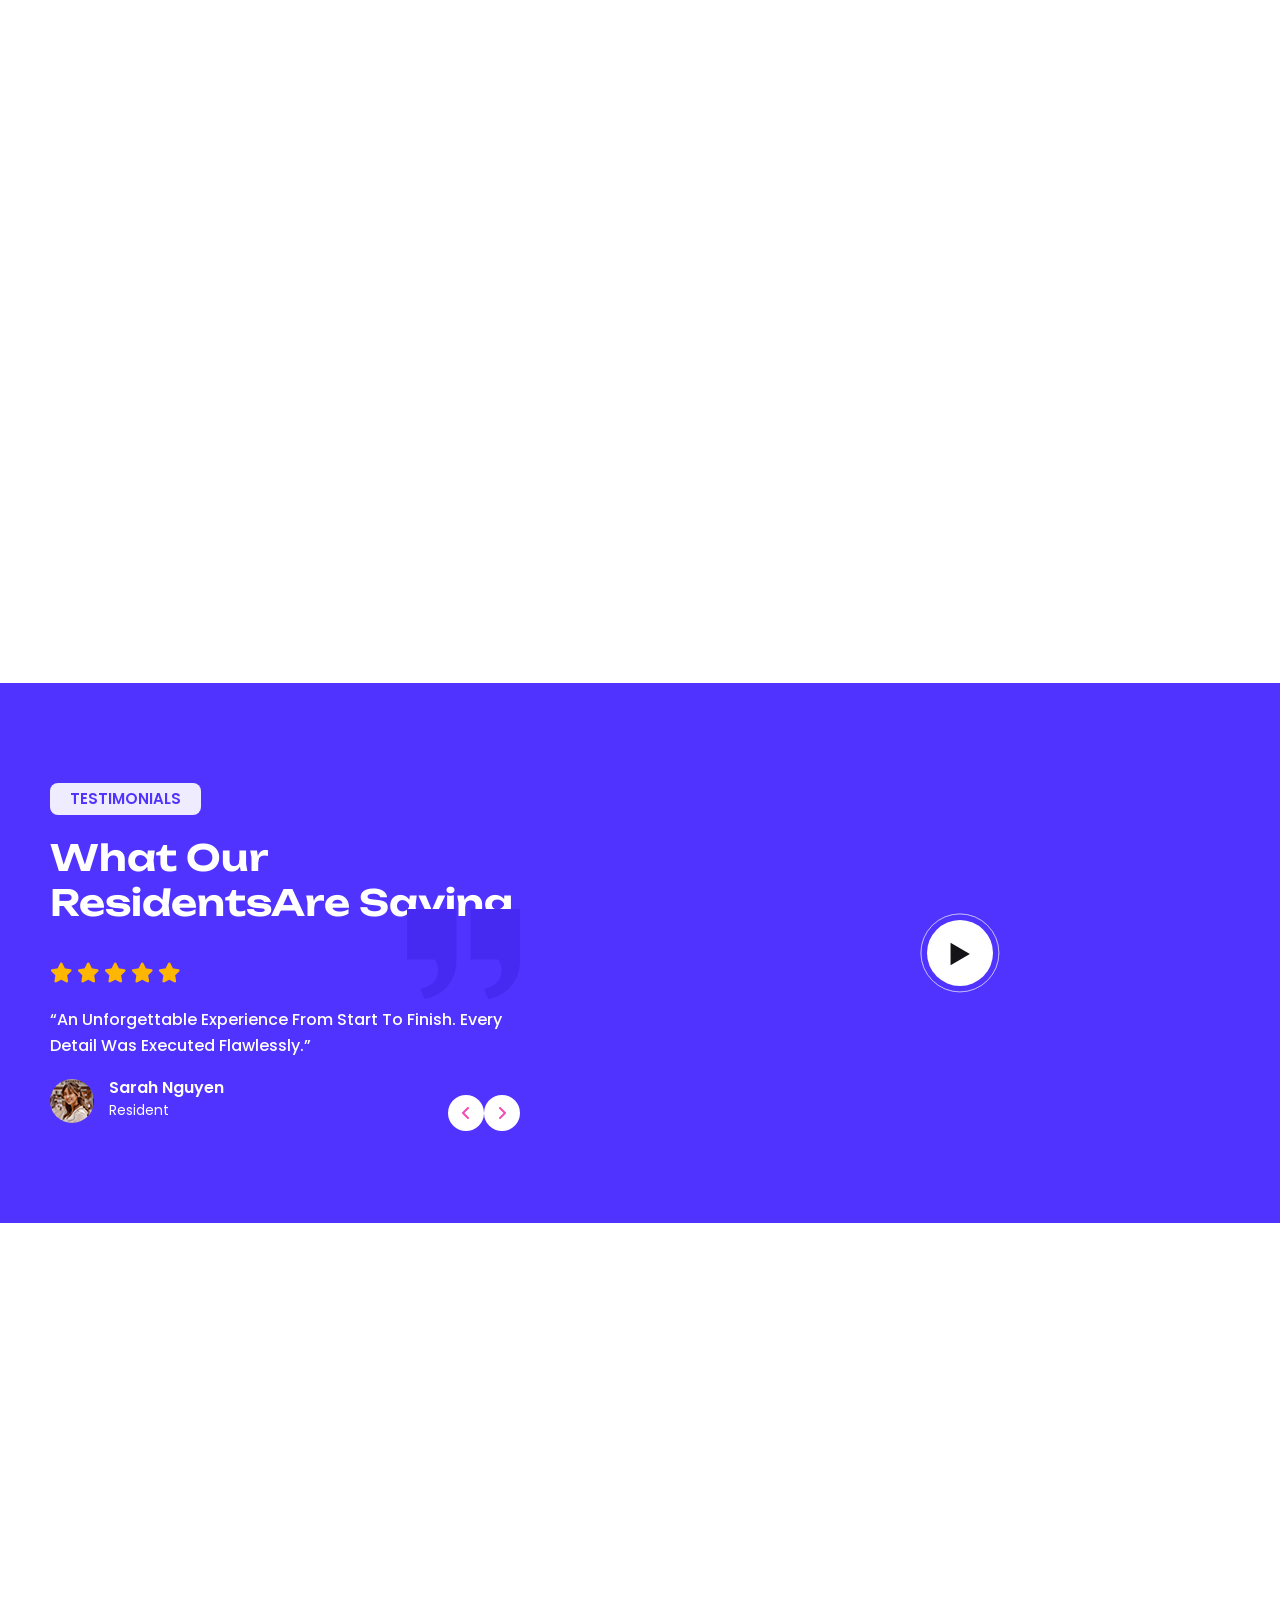
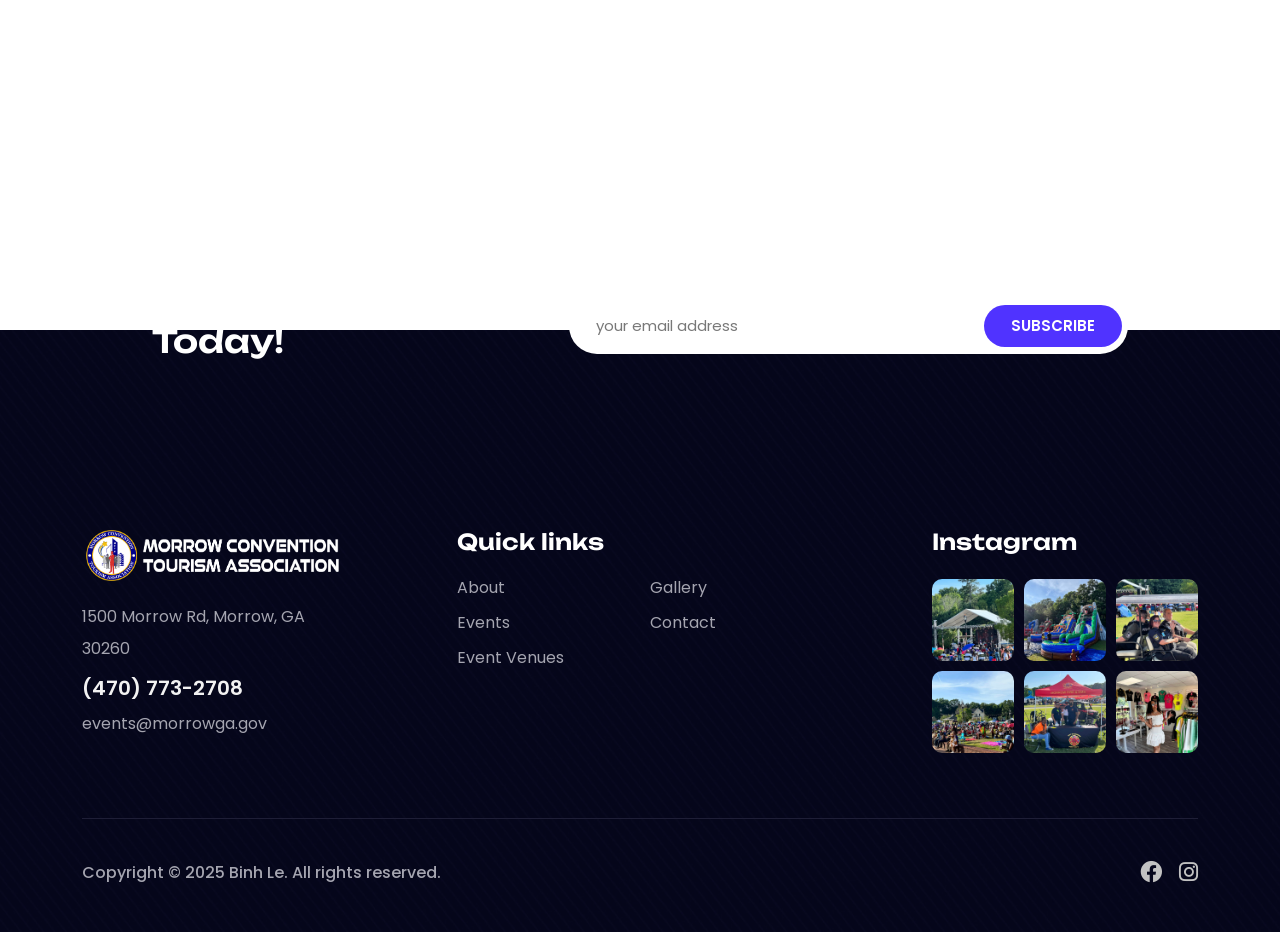
==== commit aa94f8e3: "sencond commit" ====
--- a/about.html
+++ b/about.html
@@ -1 +1 @@
-<!doctype html><html class="no-js" lang="en"><head><meta charset="utf-8"><meta http-equiv="x-ua-compatible" content="ie=edge"><title>About Us - MCTA</title><meta name="description" content="About Us - MCTA"><meta name="viewport" content="width=device-width,initial-scale=1"><link rel="shortcut icon" type="image/x-icon" href="./assets/favicon-EmD1b870.png"><script async src="https://www.googletagmanager.com/gtag/js?id=G-WF18BXVWPE"></script><script>function gtag(){dataLayer.push(arguments)}window.dataLayer=window.dataLayer||[],gtag("js",new Date),gtag("config","G-WF18BXVWPE")</script><link rel="stylesheet" crossorigin href="./assets/main-FoIhBVWo.css"></head><body><div class="preloader"><div class="loader"></div></div><button class="scroll__top scroll-to-target" data-target="html"><i class="fa-sharp fa-regular fa-arrow-up"></i></button><div class="search__popup"><div class="container"><div class="row"><div class="col-12"><div class="search__wrapper"><div class="search__close"><button type="button" class="search-close-btn"><svg width="18" height="18" viewBox="0 0 18 18" fill="none" xmlns="http://www.w3.org/2000/svg"><path d="M17 1L1 17" stroke="currentColor" stroke-width="1.5" stroke-linecap="round" stroke-linejoin="round"></path><path d="M1 1L17 17" stroke="currentColor" stroke-width="1.5" stroke-linecap="round" stroke-linejoin="round"></path></svg></button></div><div class="search__form"><form action="#"><div class="search__input"><input class="search-input-field" type="text" placeholder="Type keywords here"> <span class="search-focus-border"></span> <button type="submit"><svg width="20" height="20" viewBox="0 0 20 20" fill="none" xmlns="http://www.w3.org/2000/svg"><path d="M9.55 18.1C14.272 18.1 18.1 14.272 18.1 9.55C18.1 4.82797 14.272 1 9.55 1C4.82797 1 1 4.82797 1 9.55C1 14.272 4.82797 18.1 9.55 18.1Z" stroke="currentColor" stroke-width="1.5" stroke-linecap="round" stroke-linejoin="round"></path><path d="M19.0002 19.0002L17.2002 17.2002" stroke="currentColor" stroke-width="1.5" stroke-linecap="round" stroke-linejoin="round"></path></svg></button></div></form></div></div></div></div></div></div><div class="search-popup-overlay"></div><header class="td-header-height"><div class="td-header__area z-index-999 td-transparent"><div class="td-header-3-top d-none d-lg-block"><div class="container-fluid container-1680"><div class="row"><div class="col-lg-6"><div class="td-header-3-top-info"><span><a href="https://maps.app.goo.gl/woEjuXanvPvSUbjYA" target="_blank"><i class="flaticon-gps"></i>1500 Morrow Rd, Morrow, GA 30260</a></span> <span class="dvdr">/</span> <span><a href="tel:4707732708"><i class="flaticon-phone"></i>(470) 773-2708</a></span></div></div><div class="col-lg-6"><div class="d-none d-lg-block"><div class="td-header-3-top-social d-flex align-items-center justify-content-end"><span class="td-email"><a href="mailto:events@morrowga.gov"><i class="flaticon-mail"></i>events@morrowga.gov</a></span> <span class="dvdr">/</span> <span><a href="https://www.facebook.com/mcta.morrowga" target="_blank"><i class="fa-brands fa-facebook"></i></a></span> <span><a href="https://www.instagram.com/cityofmorrowgeorgia/" target="_blank"><i class="fa-brands fa-instagram"></i></a></span></div></div></div></div></div></div><div id="header-sticky" class="header-mobile-spacing"><div class="container-fluid container-1680"><div class="row align-items-center"><div class="col-xxl-9 col-xl-9 col-6"><div class="tdmenu__wrap d-flex align-items-center justify-content-between"><div class="logo"><a class="logo-1 logo-sticky-none" href="index.html"><img data-width="150" src="./assets/logo-white-CMbeo1Rq.png" alt="Logo"></a><a class="logo-2 d-none" href="index.html"><img data-width="150" src="./assets/logo-black-BRObX2k0.png" alt="Logo"></a></div><nav class="tdmenu__nav tdmenu-3 ml-50 mr-40 d-none d-xl-flex"><div class="tdmenu__navbar-wrap tdmenu__main-menu"><ul class="navigation"><li><a href="index.html">Home</a></li><li><a href="about.html">About</a></li><li class="menu-item-has-children"><a href="venues.html">Venues</a><ul class="sub-menu"><li><a href="morrow-center-exhibition-hall.html">Morrow Center Exhibition Hall</a></li><li><a href="the-district.html">The District</a></li><li><a href="arena-at-southlake.html">Arena At Southlake</a></li></ul></li><li class="menu-item-has-children"><a href="venues.html">Visit Morrow</a><ul class="sub-menu"><li><a href="hotels.html">Hotels</a></li><li><a href="restaurants.html">Restaurants</a></li><li><a href="shopping.html">Shopping</a></li></ul></li><li><a href="gallery.html">Gallery</a></li><li><a href="contact.html">Contact</a></li></ul></div></nav></div></div><div class="col-xxl-3 col-xl-3 col-6"><div class="td-menu-right-action td-menu-right-action-3 d-flex align-items-center justify-content-end"><button class="search-button search-open-btn"><i class="flaticon-search"></i></button><div class="td-header-menu-bar lh-1 p-relative ml-20"><button class="tdmenu-offcanvas-open-btn mobile-nav-toggler d-block d-xl-none"><span></span> <span></span> <span></span></button></div></div></div></div></div></div></div><div class="tdmobile__menu"><nav class="tdmobile__menu-box"><div class="close-btn"><i class="fa-solid fa-xmark"></i></div><div class="nav-logo"><a href="index.html"><img src="./assets/logo-black-BRObX2k0.png" alt="logo"></a></div><div class="tdmobile__search"><form action="#"><input type="text" placeholder="Search here..."> <button><i class="fas fa-search"></i></button></form></div><div class="tdmobile__menu-outer"></div><div class="social-links"><ul class="list-wrap"><li><a href="https://www.facebook.com/mcta.morrowga" target="_blank"><i class="fab fa-facebook"></i></a></li><li><a href="https://www.instagram.com/cityofmorrowgeorgia/" target="_blank"><i class="fab fa-instagram"></i></a></li></ul></div></nav></div><div class="tdmobile__menu-backdrop"></div><div class="offCanvas__info"><div class="offCanvas__close-icon menu-close"><button><i class="fa-sharp fa-regular fa-xmark"></i></button></div><div class="offCanvas__logo mb-30"><a href="index.html"><img src="./assets/logo-black-BRObX2k0.png" alt="Logo"></a></div><div class="offCanvas__side-info mb-30"><div class="contact-list mb-30"><h4>Office Address</h4><a href="https://maps.app.goo.gl/woEjuXanvPvSUbjYA" target="_blank">1500 Morrow Rd, Morrow, GA 30260</a></div><div class="contact-list mb-30"><h4>Phone Number</h4><a href="tel:4707732708">(470) 773-2708</a></div><div class="contact-list mb-30"><h4>Email Address</h4><a href="mailto:events@morrowga.gov">events@morrowga.gov</a></div></div><div class="offCanvas__social-icon mt-30"><a href="javascript:void(0)"><i class="fab fa-facebook"></i></a> <a href="javascript:void(0)"><i class="fab fa-instagram"></i></a></div></div><div class="offCanvas__overly"></div></header><main><div class="td-breadcrumb-area td-breadcrumb-spacing bg-position" data-background="assets/img/breadcrumb/breadcrumb.jpg"><div class="container"><div class="row"><div class="col-lg-12"><div class="td-breadcrumb-title-wrap"><h2 class="td-breadcrumb-title mb-10 wow td-animetion-left" data-wow-duration="1.5s" data-wow-delay="0.2s">About Us</h2><div class="td-breadcrumb-list wow td-animetion-right" data-wow-duration="1.5s" data-wow-delay="0.2s"><ul><li><a href="index.html">Home</a></li><li><i class="fa-sharp fa-solid fa-angle-right fa-fw"></i></li><li class="pages">About</li></ul></div></div></div></div></div></div><div class="td-about-area pt-140 pb-50 p-relative fix"><h2 class="td-about-4-bigtitle td-team-bigtext">About</h2><div class="container"><div class="row align-items-center"><div class="col-xl-6 col-lg-12"><div class="td-about-4-thumb-wrap mr-45 mb-30"><div class="row align-items-end"><div class="col-lg-7 col-md-7 col-sm-7"><div class="td-about-4-thumb mb-25"><img class="w-100 thumb wow td-animetion-left" data-wow-duration="1.5s" data-wow-delay="0.2s" src="./assets/thumb-6cPJULvh.jpg" alt=""></div></div><div class="col-lg-5 col-md-5 col-sm-5"><div class="td-about-4-thumb text-center mb-25"><img class="mb-25 tdtranslateX2" src="[data-uri]" alt=""> <img class="w-100 thumb wow td-animetion-right" data-wow-duration="1.5s" data-wow-delay="0.2s" src="./assets/thumb-3-COhL6oXN.jpg" alt=""></div></div><div class="col-lg-12"><div class="td-about-4-thumb-2 p-relative text-center pb-40 mb-25 pl-70 mr-70"><img class="td-about-4-shape up-down" src="[data-uri]" alt=""> <img class="w-100 thumb wow td-animetion-top" data-wow-duration="1.5s" data-wow-delay="0.2s" src="./assets/thumb-2-B4LznfGf.jpg" alt=""></div></div></div></div></div><div class="col-xl-6 col-lg-9"><div class="td-about-3-content-wrap ml-20 mb-15 wow fadeInRight" data-wow-duration="1.5s" data-wow-delay="0.2s"><span class="td-section-subtitle td-section-subtitle-2 td-section-subtitle-3 mb-15">About MCTA</span><h2 class="td-section-title mb-15">Discover Morrow: Where Every Season Brings a Celebration</h2><p class="para para-2 mb-30">Morrow's events are thoughtfully crafted to strengthen community bonds, providing ample opportunities for individuals to celebrate, learn, and experience the unique culture of our city.</p><div class="td-about-3-clients d-flex flex-wrap"><div class="mb-15 items mr-40 d-flex align-items-center"><span class="mb-10 mr-15 icon"><i class="flaticon-meeting"></i></span><h5 class="title">10,000+ attendees<br>for big events</h5></div><div class="mb-15 items d-flex align-items-center"><span class="mb-10 mr-15 icon"><i class="flaticon-handshake"></i></span><h5 class="title">Connecting<br>communities</h5></div></div><p class="para mb-40">Founded in response to the growing need for a dedicated organization to promote tourism in Morrow, Georgia, MCTA has been committed from the outset to enhancing the visitor experience. By offering valuable resources, curating impactful events, and highlighting local attractions, MCTA works to connect travelers with the vibrant cultural offerings of our community. Over time, we have nurtured essential partnerships and continuously evolved to meet the ever-changing needs of tourists.</p><div class="td-about-3-btn d-flex align-items-center"><a class="td-btn td-btn-3-squre mb-15 td-left-right text3 mr-25" href="events.html"><span class="mr10 td-text d-inline-block mr-5">Search For Events</span> <span class="td-arrow-angle"><svg class="td-arrow-svg-top-right" width="13" height="14" viewBox="0 0 13 14" fill="none" xmlns="http://www.w3.org/2000/svg"><path d="M0.943836 13.5C0.685616 13.5 0.45411 13.4021 0.276027 13.224C0.0979452 13.0459 0 12.8055 0 12.5562C0 12.3068 0.0979452 12.0664 0.276027 11.8884L9.76781 2.38767H2.02123C1.49589 2.38767 1.0774 1.96027 1.0774 1.44384C1.0774 0.927397 1.50479 0.5 2.03014 0.5H12.0562C12.1274 0.5 12.1986 0.508904 12.2788 0.526712L12.4034 0.562329L12.537 0.633562C12.5637 0.65137 12.5993 0.678082 12.626 0.69589C12.6973 0.749315 12.7507 0.80274 12.7952 0.856164C12.8219 0.891781 12.8575 0.927397 12.8842 0.989726L12.9555 1.1411L12.9822 1.22123C13 1.29247 13.0089 1.3726 13.0089 1.44384V11.4699C13.0089 11.9952 12.5815 12.4137 12.0651 12.4137C11.5486 12.4137 11.1212 11.9863 11.1212 11.4699V3.72329L1.62055 13.224C1.44247 13.4021 1.20205 13.5 0.943836 13.5Z" fill="white"/><path d="M0.943836 13.5C0.685616 13.5 0.45411 13.4021 0.276027 13.224C0.0979452 13.0459 0 12.8055 0 12.5562C0 12.3068 0.0979452 12.0664 0.276027 11.8884L9.76781 2.38767H2.02123C1.49589 2.38767 1.0774 1.96027 1.0774 1.44384C1.0774 0.927397 1.50479 0.5 2.03014 0.5H12.0562C12.1274 0.5 12.1986 0.508904 12.2788 0.526712L12.4034 0.562329L12.537 0.633562C12.5637 0.65137 12.5993 0.678082 12.626 0.69589C12.6973 0.749315 12.7507 0.80274 12.7952 0.856164C12.8219 0.891781 12.8575 0.927397 12.8842 0.989726L12.9555 1.1411L12.9822 1.22123C13 1.29247 13.0089 1.3726 13.0089 1.44384V11.4699C13.0089 11.9952 12.5815 12.4137 12.0651 12.4137C11.5486 12.4137 11.1212 11.9863 11.1212 11.4699V3.72329L1.62055 13.224C1.44247 13.4021 1.20205 13.5 0.943836 13.5Z" fill="white"/></svg></span></a></div></div></div></div></div></div><div class="td-feature-area pt-140 pb-115 bg-position" data-background="assets/img/feature/feature.jpg"><div class="container"><div class="row justify-content-center"><div class="col-lg-8"><div class="td-feature-4-wrap text-center mb-50 wow fadeInUp" data-wow-duration="1.5s" data-wow-delay="0.3s"><span class="td-section-subtitle td-section-subtitle-2 mb-25">Event Information</span><h2 class="td-section-title text-white mb-15">Why You Should Join Our Event</h2><p class="text-white">More than an event - It's a celebration of culture, connection & community</p></div></div></div><div class="row"><div class="col-xl-3 col-lg-6 col-md-6 wow fadeInUp" data-wow-duration="1.5s" data-wow-delay="0.3s"><div class="td-feature-3-wrap mr-60 mb-30"><img class="td-feature-3-icon d-inline-block mb-20" src="[data-uri]" alt=""><h3 class="td-feature-3-title mb-15">Unforgettable Atmosphere</h3><p class="td-feature-3-text">Experience a unique blend of Southern charm and modern elegance in a beautifully designed venue that enhances every moment - from networking to celebration.</p></div></div><div class="col-xl-3 col-lg-6 col-md-6 wow fadeInUp" data-wow-duration="1.5s" data-wow-delay="0.5s"><div class="td-feature-3-wrap mr-60 mb-30"><img class="td-feature-3-icon d-inline-block mb-20" src="[data-uri]" alt=""><h3 class="td-feature-3-title mb-15">Diverse Programming</h3><p class="td-feature-3-text">Enjoy a rich lineup of cultural performances, entertainment, and engaging activities for all ages. Whether it's a festival, showcase, or social event, there's something for everyone.</p></div></div><div class="col-xl-3 col-lg-6 col-md-6 wow fadeInUp" data-wow-duration="1.5s" data-wow-delay="0.7s"><div class="td-feature-3-wrap mr-60 mb-30"><img class="td-feature-3-icon d-inline-block mb-20" src="[data-uri]" alt=""><h3 class="td-feature-3-title mb-15">Community Connection</h3><p class="td-feature-3-text">Be part of a dynamic gathering that celebrates culture, creativity, and community, bringing together people from all walks of life in a vibrant and welcoming environment.</p></div></div><div class="col-xl-3 col-lg-6 col-md-6 wow fadeInUp" data-wow-duration="1.5s" data-wow-delay="0.9s"><div class="td-feature-3-wrap mr-60 mb-30"><img class="td-feature-3-icon d-inline-block mb-20" src="[data-uri]" alt=""><h3 class="td-feature-3-title mb-15">Convenient & Comfortable</h3><p class="td-feature-3-text">Located just minutes from Atlanta, the venue offers ample free parking, modern amenities, and easy accessibility, ensuring a seamless and enjoyable experience for all guests.</p></div></div></div></div></div><div class="td-text-slider-area td-text-slider-spacing"><div class="container-fluid"><div class="row"><div class="swiper-container td-text-slider-active"><div class="swiper-wrapper slide-transtion"><div class="swiper-slide"><div class="td-text-slider-item"><h3 class="text">City of Morrow</h3><img src="[data-uri]" alt="round"></div></div><div class="swiper-slide"><div class="td-text-slider-item"><h3 class="text">MCTA</h3><img src="[data-uri]" alt="round"></div></div><div class="swiper-slide"><div class="td-text-slider-item"><h3 class="text">The District</h3><img src="[data-uri]" alt="round"></div></div><div class="swiper-slide"><div class="td-text-slider-item"><h3 class="text">Morrow Center & Exhibition Hall</h3><img src="[data-uri]" alt="round"></div></div></div></div></div></div></div><div class="td-team-area pt-140 pb-120 fix p-relative"><h2 class="td-team-3-bigtitle td-team-bigtext">Our City Leaders</h2><div class="container"><div class="row justify-content-center"><div class="col-xxl-5 col-xl-6 col-lg-7"><div class="td-schedule-2-title-wrap text-center mb-40 wow fadeInUp" data-wow-duration="1.5s" data-wow-delay="0.3s"><span class="td-section-subtitle td-section-subtitle-2 td-section-subtitle-3 mb-25">Our City Leaders</span><h2 class="td-section-title">Help Shape Outstanding Events</h2></div></div></div><div class="row"><div class="col-sm wow fadeInUp" data-wow-duration="1.5s" data-wow-delay="0.6s"></div><div class="col-sm wow fadeInUp" data-wow-duration="1.5s" data-wow-delay="0.6s"><div class="td-team-3-wrap mb-30 text-center"><div class="td-team-3-thumb"><img class="w-100" src="./assets/john-lampl-CPbS_9Im.jpg" alt=""></div><div class="td-team-3-content"><h3 class="td-title"><a href="team-details.html">John Lampl</a></h3><span class="td-position">Mayor</span><div class="td-team-3-social"><span><a href="tel:6789020916"><i class="fa fa-phone"></i></a></span> <span><a href="mailto:jlampl@morrowga.gov"><i class="fa fa-envelope"></i></a></span></div></div></div></div><div class="col-sm wow fadeInUp" data-wow-duration="1.5s" data-wow-delay="0.6s"></div></div><div class="row"><div class="col-lg-3 col-md-4 col-sm-6 wow fadeInUp" data-wow-duration="1.5s" data-wow-delay="0.2s"><div class="td-team-3-wrap mb-30 text-center"><div class="td-team-3-thumb"><img class="w-100" src="./assets/khoa-vuong-CQh0DZt2.jpg" alt=""></div><div class="td-team-3-content"><h3 class="td-title"><a href="team-details.html">Khoa Vuong</a></h3><span class="td-position">Mayor Pro Tem</span><div class="td-team-3-social"><span><a href="tel:6789020917"><i class="fa fa-phone"></i></a></span> <span><a href="mailto:kvuong@morrowga.gov"><i class="fa fa-envelope"></i></a></span></div></div></div></div><div class="col-lg-3 col-md-4 col-sm-6 wow fadeInUp" data-wow-duration="1.5s" data-wow-delay="0.3s"><div class="td-team-3-wrap mb-30 text-center"><div class="td-team-3-thumb"><img class="w-100" src="./assets/hue-nguyen-gw7FCfIV.jpg" alt=""></div><div class="td-team-3-content"><h3 class="td-title">Hue Nguyen</h3><span class="td-position">Councilwoman</span><div class="td-team-3-social"><span><a href="tel:4704322218"><i class="fa fa-phone"></i></a></span> <span><a href="mailto:hnguyen@morrowga.gov"><i class="fa fa-envelope"></i></a></span></div></div></div></div><div class="col-lg-3 col-md-4 col-sm-6 wow fadeInUp" data-wow-duration="1.5s" data-wow-delay="0.4s"><div class="td-team-3-wrap mb-30 text-center"><div class="td-team-3-thumb"><img class="w-100" src="./assets/lana-labay-Bg67pLHS.jpg" alt=""></div><div class="td-team-3-content"><h3 class="td-title"><a href="team-details.html">Lana J. Labay</a></h3><span class="td-position">Councilwoman</span><div class="td-team-3-social"><span><a href="tel:7709614002"><i class="fa fa-phone"></i></a></span> <span><a href="mailto:llabay@morrowga.gov"><i class="fa fa-envelope"></i></a></span></div></div></div></div><div class="col-lg-3 col-md-4 col-sm-6 wow fadeInUp" data-wow-duration="1.5s" data-wow-delay="0.5s"><div class="td-team-3-wrap mb-30 text-center"><div class="td-team-3-thumb"><img class="w-100" src="./assets/wayne-collins-COGZRWZ4.jpg" alt=""></div><div class="td-team-3-content"><h3 class="td-title"><a href="team-details.html">Wayne Collins</a></h3><span class="td-position">Councilman</span><div class="td-team-3-social"><span><a href="tel:4044302232"><i class="fa fa-phone"></i></a></span> <span><a href="mailto:wcollins@morrowga.gov"><i class="fa fa-envelope"></i></a></span></div></div></div></div></div><div class="row"><div class="col-sm wow fadeInUp" data-wow-duration="1.5s" data-wow-delay="0.6s"></div><div class="col-sm wow fadeInUp" data-wow-duration="1.5s" data-wow-delay="0.6s"></div><div class="col-sm wow fadeInUp" data-wow-duration="1.5s" data-wow-delay="0.6s"><div class="td-team-3-wrap mb-30 text-center"><div class="td-team-3-thumb"><img class="w-100" src="./assets/landry-merkison-BsSKV-wl.jpg" alt=""></div><div class="td-team-3-content"><h3 class="td-title"><a href="team-details.html">Landry Merkison</a></h3><span class="td-position">City Manager</span><div class="td-team-3-social"><span><a href="tel:4046404865"><i class="fa fa-phone"></i></a></span> <span><a href="mailto:lmerkison@morrowga.gov"><i class="fa fa-envelope"></i></a></span></div></div></div></div><div class="col-sm wow fadeInUp" data-wow-duration="1.5s" data-wow-delay="0.6s"></div><div class="col-sm wow fadeInUp" data-wow-duration="1.5s" data-wow-delay="0.6s"></div></div></div></div><div class="td-testimonial-area fix green-bg"><div class="container-fluid p-0"><div class="row gx-0"><div class="col-lg-6"><div class="td-testimonial-3-wrap pt-160 pb-160 p-relative"><span class="td-testimonial-3-qoute"><svg width="113" height="90" viewBox="0 0 113 90" fill="none" xmlns="http://www.w3.org/2000/svg"><path d="M63.5625 50.4V0H113V51.12C113 85.68 81.2188 90 81.2188 90L76.9812 79.92C76.9812 79.92 91.1063 77.76 93.9313 66.24C96.7562 57.6 91.1062 50.4 91.1062 50.4H63.5625ZM0 50.4V0H49.4375V51.12C49.4375 85.68 17.6562 90 17.6562 90L13.4187 79.92C13.4187 79.92 27.5438 77.76 30.3688 66.24C33.1938 57.6 27.5438 50.4 27.5438 50.4H0Z" fill="#462AF1"/></svg> </span><span class="td-section-subtitle td-section-subtitle-2 mb-20">Testimonials</span><h2 class="td-section-title text-white mb-35">What Our Residents<br>Are Saying</h2><div class="swiper-container td-testimonial-3-slider"><div class="swiper-wrapper p-relative"><div class="swiper-slide"><div><div class="td-testimonial-3-ratings mb-20"><span><i class="fa-sharp fa-solid fa-star"></i></span> <span><i class="fa-sharp fa-solid fa-star"></i></span> <span><i class="fa-sharp fa-solid fa-star"></i></span> <span><i class="fa-sharp fa-solid fa-star"></i></span> <span><i class="fa-sharp fa-solid fa-star"></i></span></div><p class="mb-20">“An unforgettable experience from start to finish. Every detail was executed flawlessly.”</p><div class="td-testimonial-3-avatar"><div class="td-testimonial-3-avatar-thumb mr-15"><img src="./assets/sarah-nguyen-lGj8xirt.jpg" alt=""></div><div><h6 class="names">Sarah Nguyen</h6><span class="td-position">Resident</span></div></div></div></div><div class="swiper-slide"><div><div class="td-testimonial-3-ratings mb-20"><span><i class="fa-sharp fa-solid fa-star"></i></span> <span><i class="fa-sharp fa-solid fa-star"></i></span> <span><i class="fa-sharp fa-solid fa-star"></i></span> <span><i class="fa-sharp fa-solid fa-star"></i></span> <span><i class="fa-sharp fa-solid fa-star"></i></span></div><p class="mb-20">“One of the best-organized events I've ever attended. Truly raised the bar.”</p><div class="td-testimonial-3-avatar"><div class="td-testimonial-3-avatar-thumb mr-15"><img src="./assets/michael-anderson-B_t6BDcX.jpg" alt=""></div><div><h6 class="names">Michael Anderson</h6><span class="td-position">Resident</span></div></div></div></div><div class="swiper-slide"><div><div class="td-testimonial-3-ratings mb-20"><span><i class="fa-sharp fa-solid fa-star"></i></span> <span><i class="fa-sharp fa-solid fa-star"></i></span> <span><i class="fa-sharp fa-solid fa-star"></i></span> <span><i class="fa-sharp fa-solid fa-star"></i></span> <span><i class="fa-sharp fa-solid fa-star"></i></span></div><p class="mb-20">“Creative, inspiring, and incredibly well-managed. Looking forward to the next one!”</p><div class="td-testimonial-3-avatar"><div class="td-testimonial-3-avatar-thumb mr-15"><img src="./assets/emily-carter-C869OrkE.jpg" alt=""></div><div><h6 class="names">Emily Carter</h6><span class="td-position">Resident</span></div></div></div></div><div class="swiper-slide"><div><div class="td-testimonial-3-ratings mb-20"><span><i class="fa-sharp fa-solid fa-star"></i></span> <span><i class="fa-sharp fa-solid fa-star"></i></span> <span><i class="fa-sharp fa-solid fa-star"></i></span> <span><i class="fa-sharp fa-solid fa-star"></i></span> <span><i class="fa-sharp fa-solid fa-star"></i></span></div><p class="mb-20">“Exceptional coordination and a memorable guest experience. Highly recommended!”</p><div class="td-testimonial-3-avatar"><div class="td-testimonial-3-avatar-thumb mr-15"><img src="./assets/anthony-le-Bj7Mqva7.jpg" alt=""></div><div><h6 class="names">Anthony Le</h6><span class="td-position">Resident</span></div></div></div></div><div class="swiper-slide"><div><div class="td-testimonial-3-ratings mb-20"><span><i class="fa-sharp fa-solid fa-star"></i></span> <span><i class="fa-sharp fa-solid fa-star"></i></span> <span><i class="fa-sharp fa-solid fa-star"></i></span> <span><i class="fa-sharp fa-solid fa-star"></i></span> <span><i class="fa-sharp fa-solid fa-star"></i></span></div><p class="mb-20">"This event was not just good—it was extraordinary. Everything from logistics to content was top-tier.”</p><div class="td-testimonial-3-avatar"><div class="td-testimonial-3-avatar-thumb mr-15"><img src="./assets/krystle-mitchell-B76Epg8P.jpg" alt=""></div><div><h6 class="names">Krystle Mitchell</h6><span class="td-position">Resident</span></div></div></div></div></div></div><div class="td-testimonial-3-navigation"><span class="td-testimonial-3-next d-inline-block"><i class="fa-solid fa-angle-left"></i> </span><span class="td-testimonial-3-prev d-inline-block"><i class="fa-solid fa-angle-right"></i></span></div></div></div><div class="col-lg-6"><div class="td-testimonial-3-video bg-position jarallax" data-background="assets/img/testimonial/tes-video.jpg"><a class="td-video-play popup-video td-pulse-border" href="assets/img/testimonial/video.mp4"><span class="p-relative z-index-11"><svg width="20" height="24" viewBox="0 0 20 24" fill="none" xmlns="http://www.w3.org/2000/svg"><path d="M19.8571 12L0.571429 23.1346L0.57143 0.865352L19.8571 12Z" fill="currentColor"/></svg></span></a></div></div></div></div></div><div class="td-brands-area td-brands-2-wrap pt-140 pb-115"><div class="container"><div class="row justify-content-center"><div class="col-xl-6 col-lg-8"><div class="td-schedule-2-title-wrap text-center mb-30 wow fadeInUp" data-wow-duration="1.5s" data-wow-delay="0.3s"><span class="td-section-subtitle td-section-subtitle-2 td-section-subtitle-3 mb-20">Sponsors</span><h2 class="td-section-title mb-10">Official Sponsors & Partners</h2><p class="td-section-text">Invaluable support behind every success</p></div></div></div><div class="row"><div class="col-xl-3 col-lg-4 col-md-6 col-6 wow fadeInUp" data-wow-duration="1.5s" data-wow-delay="0.2s"><div class="td-brands-item mb-25"><a href="https://morrowga.gov/" target="_blank"><img src="./assets/city-of-morrow-ou5k-GTs.png" alt=""></a></div></div><div class="col-xl-3 col-lg-4 col-md-6 col-6 wow fadeInUp" data-wow-duration="1.5s" data-wow-delay="0.3s"><div class="td-brands-item mb-25"><a href="index.html"><img src="./assets/mcta-Bb-ocUdS.png" alt=""></a></div></div><div class="col-xl-3 col-lg-4 col-md-6 col-6 wow fadeInUp" data-wow-duration="1.5s" data-wow-delay="0.4s"><div class="td-brands-item mb-25"><a href="https://thedistrictmorrow.com/" target="_blank"><img src="./assets/the-district-DguBMkks.png" alt=""></a></div></div><div class="col-xl-3 col-lg-4 col-md-6 col-6 wow fadeInUp" data-wow-duration="1.5s" data-wow-delay="0.5s"><div class="td-brands-item mb-25"><a href="https://www.morrowcenter.com/" target="_blank"><img src="./assets/morrow-center-and-exhibition-hall-DD3_b_ur.png" alt=""></a></div></div></div></div></div><div class="td-cta-area"><div class="container"><div class="row"><div class="col-lg-12"><div class="td-cta-2-wrap bg-position" data-background="assets/img/cta/cta-bg.png"><div class="row align-items-end"><div class="col-lg-5"><div class="td-cta-2-content mb-20"><span class="td-cta-2-subtitle d-inline-block mb-5">Don’t Miss Our Future Updates!</span><h2 class="td-cta-2-title">Get Subscribed Today!</h2></div></div><div class="col-lg-7"><div class="td-cta-2-form mb-25"><form id="subscribe-form" class="p-relative"><input class="td-input" name="email-subscribed" type="email" placeholder="Your Email Address"> <button class="cta-btn" type="submit">Subscribe</button></form></div></div></div></div></div></div></div></div></main><footer><div class="td-footer-area td-footer-2-spacing bg-position" data-background="assets/img/footer/bg.jpg"><div class="container"><div class="row mb-15"><div class="col-xl-3 col-lg-3 col-md-5"><div class="td-footer-widget mb-40"><div class="td-footer-logo mb-20"><a href="index.html"><img src="./assets/logo-white-CMbeo1Rq.png" alt="logo"></a></div><p class="text mb-10">1500 Morrow Rd, Morrow, GA 30260</p><a class="number mb-10 d-inline-block" href="tel:4707732708">(470) 773-2708</a> <a class="email" href="mailto:events@morrowga.gov">events@morrowga.gov</a></div></div><div class="col-xl-5 col-lg-4 col-md-7"><div class="td-footer-widget space ml-90 mb-40"><h3 class="td-footer-title mb-20">Quick links</h3><div class="row"><div class="col-lg-6 col-md-6 col-sm-6"><div class="td-footer-links"><ul><li><a href="about.html">About</a></li><li><a href="events.html">Events</a></li><li><a href="event-venues.html">Event Venues</a></li></ul></div></div><div class="col-lg-6 col-md-6 col-sm-6"><div class="td-footer-links"><ul><li><a href="gallery.html">Gallery</a></li><li><a href="contact.html">Contact</a></li></ul></div></div></div></div></div><div class="col-xl-4 col-lg-5 col-md-6"><div class="td-footer-2-widget space ml-90 mb-40"><h3 class="td-footer-title mb-25">Instagram</h3><div class="row row-cols-3 gx-10"><div class="td-instagram-link col mb-10"><a href="assets/img/footer/insta/insta-1.jpg" class="popup-image"><img class="w-100" src="./assets/insta-1-CixFIoQk.jpg" alt="footer1"><i class="fa-sharp fa-solid fa-plus"></i></a></div><div class="td-instagram-link col mb-10"><a href="assets/img/footer/insta/insta-2.jpg" class="popup-image"><img class="w-100" src="./assets/insta-2-BCLSz3Dj.jpg" alt="footer2"><i class="fa-sharp fa-solid fa-plus"></i></a></div><div class="td-instagram-link col mb-10"><a href="assets/img/footer/insta/insta-3.jpg" class="popup-image"><img class="w-100" src="./assets/insta-3-BMyTQj6g.jpg" alt="footer3"><i class="fa-sharp fa-solid fa-plus"></i></a></div><div class="td-instagram-link col mb-10"><a href="assets/img/footer/insta/insta-4.jpg" class="popup-image"><img class="w-100" src="./assets/insta-4-B1d6rT55.jpg" alt="footer4"><i class="fa-sharp fa-solid fa-plus"></i></a></div><div class="td-instagram-link col mb-10"><a href="assets/img/footer/insta/insta-5.jpg" class="popup-image"><img class="w-100" src="./assets/insta-5-BLFdFZYH.jpg" alt="footer5"><i class="fa-sharp fa-solid fa-plus"></i></a></div><div class="td-instagram-link col mb-10"><a href="assets/img/footer/insta/insta-6.jpg" class="popup-image"><img class="w-100" src="./assets/insta-6-CR5qW_zg.jpg" alt="footer6"><i class="fa-sharp fa-solid fa-plus"></i></a></div></div></div></div></div><div class="row"><div class="col-12"><div class="td-footer-bottom pt-40 pb-15"><div class="row align-items-center"><div class="col-md-9"><div class="td-footer-bottom-copyright mb-30"><p>Copyright © 2025 Binh Le. All rights reserved.</p></div></div><div class="col-md-3"><div class="td-footer-bottom-social text-right mb-30"><span><a href="https://www.facebook.com/mcta.morrowga" target="_blank"><i class="fa-brands fa-facebook"></i></a></span> <span><a href="https://www.instagram.com/cityofmorrowgeorgia/" target="_blank"><i class="fa-brands fa-instagram"></i></a></span></div></div></div></div></div></div></div></div></footer><script src="assets/js/vendor/jquery.js"></script><script src="assets/js/bootstrap.min.js"></script><script src="assets/js/isotope.pkgd.min.js"></script><script src="assets/js/ion.rangeSlider.min.js"></script><script src="assets/js/imagesloaded.pkgd.min.js"></script><script src="assets/js/jquery.magnific-popup.min.js"></script><script src="assets/js/jquery.odometer.min.js"></script><script src="assets/js/jquery-appear.js"></script><script src="assets/js/swiper-bundle.min.js"></script><script src="assets/js/Jarallax.js"></script><script src="assets/js/nice-select.js"></script><script src="assets/js/ajax-form.js"></script><script src="assets/js/wow.min.js"></script><script src="assets/js/main.js"></script><script>const form=document.getElementById("subscribe-form");form.addEventListener("submit",async function(e){e.preventDefault();const o=new FormData(form);console.log(o);(await fetch("https://formspree.io/f/xgvkrqnp",{method:"POST",body:o,headers:{Accept:"application/json"}})).ok?(alert("Thank you for subscribing!"),form.reset()):alert("Oops! There was a problem.")})</script></body></html>+<!doctype html><html class="no-js" lang="en"><head><meta charset="utf-8"><meta http-equiv="x-ua-compatible" content="ie=edge"><title>About Us - MCTA</title><meta name="description" content="About Us - MCTA"><meta name="viewport" content="width=device-width,initial-scale=1"><link rel="shortcut icon" type="image/x-icon" href="./assets/favicon-EmD1b870.png"><script async src="https://www.googletagmanager.com/gtag/js?id=G-WF18BXVWPE"></script><script>function gtag(){dataLayer.push(arguments)}window.dataLayer=window.dataLayer||[],gtag("js",new Date),gtag("config","G-WF18BXVWPE")</script><link rel="stylesheet" crossorigin href="./assets/main-FoIhBVWo.css"></head><body><div class="preloader"><div class="loader"></div></div><button class="scroll__top scroll-to-target" data-target="html"><i class="fa-sharp fa-regular fa-arrow-up"></i></button><div class="search__popup"><div class="container"><div class="row"><div class="col-12"><div class="search__wrapper"><div class="search__close"><button type="button" class="search-close-btn"><svg width="18" height="18" viewBox="0 0 18 18" fill="none" xmlns="http://www.w3.org/2000/svg"><path d="M17 1L1 17" stroke="currentColor" stroke-width="1.5" stroke-linecap="round" stroke-linejoin="round"></path><path d="M1 1L17 17" stroke="currentColor" stroke-width="1.5" stroke-linecap="round" stroke-linejoin="round"></path></svg></button></div><div class="search__form"><form action="#"><div class="search__input"><input class="search-input-field" type="text" placeholder="Type keywords here"> <span class="search-focus-border"></span> <button type="submit"><svg width="20" height="20" viewBox="0 0 20 20" fill="none" xmlns="http://www.w3.org/2000/svg"><path d="M9.55 18.1C14.272 18.1 18.1 14.272 18.1 9.55C18.1 4.82797 14.272 1 9.55 1C4.82797 1 1 4.82797 1 9.55C1 14.272 4.82797 18.1 9.55 18.1Z" stroke="currentColor" stroke-width="1.5" stroke-linecap="round" stroke-linejoin="round"></path><path d="M19.0002 19.0002L17.2002 17.2002" stroke="currentColor" stroke-width="1.5" stroke-linecap="round" stroke-linejoin="round"></path></svg></button></div></form></div></div></div></div></div></div><div class="search-popup-overlay"></div><header class="td-header-height"><div class="td-header__area z-index-999 td-transparent"><div class="td-header-3-top d-none d-lg-block"><div class="container-fluid container-1680"><div class="row"><div class="col-lg-6"><div class="td-header-3-top-info"><span><a href="https://maps.app.goo.gl/woEjuXanvPvSUbjYA" target="_blank"><i class="flaticon-gps"></i>1500 Morrow Rd, Morrow, GA 30260</a></span> <span class="dvdr">/</span> <span><a href="tel:4707732708"><i class="flaticon-phone"></i>(470) 773-2708</a></span></div></div><div class="col-lg-6"><div class="d-none d-lg-block"><div class="td-header-3-top-social d-flex align-items-center justify-content-end"><span class="td-email"><a href="mailto:events@morrowga.gov"><i class="flaticon-mail"></i>events@morrowga.gov</a></span> <span class="dvdr">/</span> <span><a href="https://www.facebook.com/mcta.morrowga" target="_blank"><i class="fa-brands fa-facebook"></i></a></span> <span><a href="https://www.instagram.com/cityofmorrowgeorgia/" target="_blank"><i class="fa-brands fa-instagram"></i></a></span></div></div></div></div></div></div><div id="header-sticky" class="header-mobile-spacing"><div class="container-fluid container-1680"><div class="row align-items-center"><div class="col-xxl-9 col-xl-9 col-6"><div class="tdmenu__wrap d-flex align-items-center justify-content-between"><div class="logo"><a class="logo-1 logo-sticky-none" href="index.html"><img data-width="150" src="./assets/logo-white-CMbeo1Rq.png" alt="Logo"></a><a class="logo-2 d-none" href="index.html"><img data-width="150" src="./assets/logo-black-BRObX2k0.png" alt="Logo"></a></div><nav class="tdmenu__nav tdmenu-3 ml-50 mr-40 d-none d-xl-flex"><div class="tdmenu__navbar-wrap tdmenu__main-menu"><ul class="navigation"><li><a href="index.html">Home</a></li><li><a href="about.html">About</a></li><li class="menu-item-has-children"><a href="">Venues</a><ul class="sub-menu"><li><a href="morrow-center-exhibition-hall.html">Morrow Center Exhibition Hall</a></li><li><a href="the-district.html">The District</a></li><li><a href="arena-at-southlake.html">Arena At Southlake</a></li></ul></li><li class="menu-item-has-children"><a href="venues.html">Visit Morrow</a><ul class="sub-menu"><li><a href="hotels.html">Hotels</a></li><li><a href="restaurants.html">Restaurants</a></li></ul></li><li><a href="gallery.html">Gallery</a></li><li><a href="contact.html">Contact</a></li></ul></div></nav></div></div><div class="col-xxl-3 col-xl-3 col-6"><div class="td-menu-right-action td-menu-right-action-3 d-flex align-items-center justify-content-end"><button class="search-button search-open-btn"><i class="flaticon-search"></i></button><div class="td-header-menu-bar lh-1 p-relative ml-20"><button class="tdmenu-offcanvas-open-btn mobile-nav-toggler d-block d-xl-none"><span></span> <span></span> <span></span></button></div></div></div></div></div></div></div><div class="tdmobile__menu"><nav class="tdmobile__menu-box"><div class="close-btn"><i class="fa-solid fa-xmark"></i></div><div class="nav-logo"><a href="index.html"><img src="./assets/logo-black-BRObX2k0.png" alt="logo"></a></div><div class="tdmobile__search"><form action="#"><input type="text" placeholder="Search here..."> <button><i class="fas fa-search"></i></button></form></div><div class="tdmobile__menu-outer"></div><div class="social-links"><ul class="list-wrap"><li><a href="https://www.facebook.com/mcta.morrowga" target="_blank"><i class="fab fa-facebook"></i></a></li><li><a href="https://www.instagram.com/cityofmorrowgeorgia/" target="_blank"><i class="fab fa-instagram"></i></a></li></ul></div></nav></div><div class="tdmobile__menu-backdrop"></div><div class="offCanvas__info"><div class="offCanvas__close-icon menu-close"><button><i class="fa-sharp fa-regular fa-xmark"></i></button></div><div class="offCanvas__logo mb-30"><a href="index.html"><img src="./assets/logo-black-BRObX2k0.png" alt="Logo"></a></div><div class="offCanvas__side-info mb-30"><div class="contact-list mb-30"><h4>Office Address</h4><a href="https://maps.app.goo.gl/woEjuXanvPvSUbjYA" target="_blank">1500 Morrow Rd, Morrow, GA 30260</a></div><div class="contact-list mb-30"><h4>Phone Number</h4><a href="tel:4707732708">(470) 773-2708</a></div><div class="contact-list mb-30"><h4>Email Address</h4><a href="mailto:events@morrowga.gov">events@morrowga.gov</a></div></div><div class="offCanvas__social-icon mt-30"><a href="javascript:void(0)"><i class="fab fa-facebook"></i></a> <a href="javascript:void(0)"><i class="fab fa-instagram"></i></a></div></div><div class="offCanvas__overly"></div></header><main><div class="td-breadcrumb-area td-breadcrumb-spacing bg-position" data-background="assets/img/breadcrumb/breadcrumb.jpg"><div class="container"><div class="row"><div class="col-lg-12"><div class="td-breadcrumb-title-wrap"><h2 class="td-breadcrumb-title mb-10 wow td-animetion-left" data-wow-duration="1.5s" data-wow-delay="0.2s">About Us</h2><div class="td-breadcrumb-list wow td-animetion-right" data-wow-duration="1.5s" data-wow-delay="0.2s"><ul><li><a href="index.html">Home</a></li><li><i class="fa-sharp fa-solid fa-angle-right fa-fw"></i></li><li class="pages">About</li></ul></div></div></div></div></div></div><div class="td-about-area pt-140 pb-50 p-relative fix"><h2 class="td-about-4-bigtitle td-team-bigtext">About</h2><div class="container"><div class="row align-items-center"><div class="col-xl-6 col-lg-12"><div class="td-about-4-thumb-wrap mr-45 mb-30"><div class="row align-items-end"><div class="col-lg-7 col-md-7 col-sm-7"><div class="td-about-4-thumb mb-25"><img class="w-100 thumb wow td-animetion-left" data-wow-duration="1.5s" data-wow-delay="0.2s" src="./assets/thumb-6cPJULvh.jpg" alt=""></div></div><div class="col-lg-5 col-md-5 col-sm-5"><div class="td-about-4-thumb text-center mb-25"><img class="mb-25 tdtranslateX2" src="[data-uri]" alt=""> <img class="w-100 thumb wow td-animetion-right" data-wow-duration="1.5s" data-wow-delay="0.2s" src="./assets/thumb-3-COhL6oXN.jpg" alt=""></div></div><div class="col-lg-12"><div class="td-about-4-thumb-2 p-relative text-center pb-40 mb-25 pl-70 mr-70"><img class="td-about-4-shape up-down" src="[data-uri]" alt=""> <img class="w-100 thumb wow td-animetion-top" data-wow-duration="1.5s" data-wow-delay="0.2s" src="./assets/thumb-2-B4LznfGf.jpg" alt=""></div></div></div></div></div><div class="col-xl-6 col-lg-9"><div class="td-about-3-content-wrap ml-20 mb-15 wow fadeInRight" data-wow-duration="1.5s" data-wow-delay="0.2s"><span class="td-section-subtitle td-section-subtitle-2 td-section-subtitle-3 mb-15">About MCTA</span><h2 class="td-section-title mb-15">Discover Morrow: Where Every Season Brings a Celebration</h2><p class="para para-2 mb-30">Morrow's events are thoughtfully crafted to strengthen community bonds, providing ample opportunities for individuals to celebrate, learn, and experience the unique culture of our city.</p><div class="td-about-3-clients d-flex flex-wrap"><div class="mb-15 items mr-40 d-flex align-items-center"><span class="mb-10 mr-15 icon"><i class="flaticon-meeting"></i></span><h5 class="title">10,000+ attendees<br>for big events</h5></div><div class="mb-15 items d-flex align-items-center"><span class="mb-10 mr-15 icon"><i class="flaticon-handshake"></i></span><h5 class="title">Connecting<br>communities</h5></div></div><p class="para mb-40">Founded in response to the growing need for a dedicated organization to promote tourism in Morrow, Georgia, MCTA has been committed from the outset to enhancing the visitor experience. By offering valuable resources, curating impactful events, and highlighting local attractions, MCTA works to connect travelers with the vibrant cultural offerings of our community. Over time, we have nurtured essential partnerships and continuously evolved to meet the ever-changing needs of tourists.</p><div class="td-about-3-btn d-flex align-items-center"><a class="td-btn td-btn-3-squre mb-15 td-left-right text3 mr-25" href="events.html"><span class="mr10 td-text d-inline-block mr-5">Search For Events</span> <span class="td-arrow-angle"><svg class="td-arrow-svg-top-right" width="13" height="14" viewBox="0 0 13 14" fill="none" xmlns="http://www.w3.org/2000/svg"><path d="M0.943836 13.5C0.685616 13.5 0.45411 13.4021 0.276027 13.224C0.0979452 13.0459 0 12.8055 0 12.5562C0 12.3068 0.0979452 12.0664 0.276027 11.8884L9.76781 2.38767H2.02123C1.49589 2.38767 1.0774 1.96027 1.0774 1.44384C1.0774 0.927397 1.50479 0.5 2.03014 0.5H12.0562C12.1274 0.5 12.1986 0.508904 12.2788 0.526712L12.4034 0.562329L12.537 0.633562C12.5637 0.65137 12.5993 0.678082 12.626 0.69589C12.6973 0.749315 12.7507 0.80274 12.7952 0.856164C12.8219 0.891781 12.8575 0.927397 12.8842 0.989726L12.9555 1.1411L12.9822 1.22123C13 1.29247 13.0089 1.3726 13.0089 1.44384V11.4699C13.0089 11.9952 12.5815 12.4137 12.0651 12.4137C11.5486 12.4137 11.1212 11.9863 11.1212 11.4699V3.72329L1.62055 13.224C1.44247 13.4021 1.20205 13.5 0.943836 13.5Z" fill="white"/><path d="M0.943836 13.5C0.685616 13.5 0.45411 13.4021 0.276027 13.224C0.0979452 13.0459 0 12.8055 0 12.5562C0 12.3068 0.0979452 12.0664 0.276027 11.8884L9.76781 2.38767H2.02123C1.49589 2.38767 1.0774 1.96027 1.0774 1.44384C1.0774 0.927397 1.50479 0.5 2.03014 0.5H12.0562C12.1274 0.5 12.1986 0.508904 12.2788 0.526712L12.4034 0.562329L12.537 0.633562C12.5637 0.65137 12.5993 0.678082 12.626 0.69589C12.6973 0.749315 12.7507 0.80274 12.7952 0.856164C12.8219 0.891781 12.8575 0.927397 12.8842 0.989726L12.9555 1.1411L12.9822 1.22123C13 1.29247 13.0089 1.3726 13.0089 1.44384V11.4699C13.0089 11.9952 12.5815 12.4137 12.0651 12.4137C11.5486 12.4137 11.1212 11.9863 11.1212 11.4699V3.72329L1.62055 13.224C1.44247 13.4021 1.20205 13.5 0.943836 13.5Z" fill="white"/></svg></span></a></div></div></div></div></div></div><div class="td-feature-area pt-140 pb-115 bg-position" data-background="assets/img/feature/feature.jpg"><div class="container"><div class="row justify-content-center"><div class="col-lg-8"><div class="td-feature-4-wrap text-center mb-50 wow fadeInUp" data-wow-duration="1.5s" data-wow-delay="0.3s"><span class="td-section-subtitle td-section-subtitle-2 mb-25">Event Information</span><h2 class="td-section-title text-white mb-15">Why You Should Join Our Event</h2><p class="text-white">More than an event - It's a celebration of culture, connection & community</p></div></div></div><div class="row"><div class="col-xl-3 col-lg-6 col-md-6 wow fadeInUp" data-wow-duration="1.5s" data-wow-delay="0.3s"><div class="td-feature-3-wrap mr-60 mb-30"><img class="td-feature-3-icon d-inline-block mb-20" src="[data-uri]" alt=""><h3 class="td-feature-3-title mb-15">Unforgettable Atmosphere</h3><p class="td-feature-3-text">Experience a unique blend of Southern charm and modern elegance in a beautifully designed venue that enhances every moment - from networking to celebration.</p></div></div><div class="col-xl-3 col-lg-6 col-md-6 wow fadeInUp" data-wow-duration="1.5s" data-wow-delay="0.5s"><div class="td-feature-3-wrap mr-60 mb-30"><img class="td-feature-3-icon d-inline-block mb-20" src="[data-uri]" alt=""><h3 class="td-feature-3-title mb-15">Diverse Programming</h3><p class="td-feature-3-text">Enjoy a rich lineup of cultural performances, entertainment, and engaging activities for all ages. Whether it's a festival, showcase, or social event, there's something for everyone.</p></div></div><div class="col-xl-3 col-lg-6 col-md-6 wow fadeInUp" data-wow-duration="1.5s" data-wow-delay="0.7s"><div class="td-feature-3-wrap mr-60 mb-30"><img class="td-feature-3-icon d-inline-block mb-20" src="[data-uri]" alt=""><h3 class="td-feature-3-title mb-15">Community Connection</h3><p class="td-feature-3-text">Be part of a dynamic gathering that celebrates culture, creativity, and community, bringing together people from all walks of life in a vibrant and welcoming environment.</p></div></div><div class="col-xl-3 col-lg-6 col-md-6 wow fadeInUp" data-wow-duration="1.5s" data-wow-delay="0.9s"><div class="td-feature-3-wrap mr-60 mb-30"><img class="td-feature-3-icon d-inline-block mb-20" src="[data-uri]" alt=""><h3 class="td-feature-3-title mb-15">Convenient & Comfortable</h3><p class="td-feature-3-text">Located just minutes from Atlanta, the venue offers ample free parking, modern amenities, and easy accessibility, ensuring a seamless and enjoyable experience for all guests.</p></div></div></div></div></div><div class="td-text-slider-area td-text-slider-spacing"><div class="container-fluid"><div class="row"><div class="swiper-container td-text-slider-active"><div class="swiper-wrapper slide-transtion"><div class="swiper-slide"><div class="td-text-slider-item"><h3 class="text">City of Morrow</h3><img src="[data-uri]" alt="round"></div></div><div class="swiper-slide"><div class="td-text-slider-item"><h3 class="text">MCTA</h3><img src="[data-uri]" alt="round"></div></div><div class="swiper-slide"><div class="td-text-slider-item"><h3 class="text">The District</h3><img src="[data-uri]" alt="round"></div></div><div class="swiper-slide"><div class="td-text-slider-item"><h3 class="text">Morrow Center & Exhibition Hall</h3><img src="[data-uri]" alt="round"></div></div></div></div></div></div></div><div class="td-team-area pt-140 pb-120 fix p-relative"><h2 class="td-team-3-bigtitle td-team-bigtext">Our City Leaders</h2><div class="container"><div class="row justify-content-center"><div class="col-xxl-5 col-xl-6 col-lg-7"><div class="td-schedule-2-title-wrap text-center mb-40 wow fadeInUp" data-wow-duration="1.5s" data-wow-delay="0.3s"><span class="td-section-subtitle td-section-subtitle-2 td-section-subtitle-3 mb-25">Our City Leaders</span><h2 class="td-section-title">Help Shape Outstanding Events</h2></div></div></div><div class="row"><div class="col-sm wow fadeInUp" data-wow-duration="1.5s" data-wow-delay="0.6s"></div><div class="col-sm wow fadeInUp" data-wow-duration="1.5s" data-wow-delay="0.6s"><div class="td-team-3-wrap mb-30 text-center"><div class="td-team-3-thumb"><img class="w-100" src="./assets/john-lampl-CPbS_9Im.jpg" alt=""></div><div class="td-team-3-content"><h3 class="td-title"><a href="team-details.html">John Lampl</a></h3><span class="td-position">Mayor</span><div class="td-team-3-social"><span><a href="tel:6789020916"><i class="fa fa-phone"></i></a></span> <span><a href="mailto:jlampl@morrowga.gov"><i class="fa fa-envelope"></i></a></span></div></div></div></div><div class="col-sm wow fadeInUp" data-wow-duration="1.5s" data-wow-delay="0.6s"></div></div><div class="row"><div class="col-lg-3 col-md-4 col-sm-6 wow fadeInUp" data-wow-duration="1.5s" data-wow-delay="0.2s"><div class="td-team-3-wrap mb-30 text-center"><div class="td-team-3-thumb"><img class="w-100" src="./assets/khoa-vuong-CQh0DZt2.jpg" alt=""></div><div class="td-team-3-content"><h3 class="td-title"><a href="team-details.html">Khoa Vuong</a></h3><span class="td-position">Mayor Pro Tem</span><div class="td-team-3-social"><span><a href="tel:6789020917"><i class="fa fa-phone"></i></a></span> <span><a href="mailto:kvuong@morrowga.gov"><i class="fa fa-envelope"></i></a></span></div></div></div></div><div class="col-lg-3 col-md-4 col-sm-6 wow fadeInUp" data-wow-duration="1.5s" data-wow-delay="0.3s"><div class="td-team-3-wrap mb-30 text-center"><div class="td-team-3-thumb"><img class="w-100" src="./assets/hue-nguyen-gw7FCfIV.jpg" alt=""></div><div class="td-team-3-content"><h3 class="td-title">Hue Nguyen</h3><span class="td-position">Councilwoman</span><div class="td-team-3-social"><span><a href="tel:4704322218"><i class="fa fa-phone"></i></a></span> <span><a href="mailto:hnguyen@morrowga.gov"><i class="fa fa-envelope"></i></a></span></div></div></div></div><div class="col-lg-3 col-md-4 col-sm-6 wow fadeInUp" data-wow-duration="1.5s" data-wow-delay="0.4s"><div class="td-team-3-wrap mb-30 text-center"><div class="td-team-3-thumb"><img class="w-100" src="./assets/lana-labay-Bg67pLHS.jpg" alt=""></div><div class="td-team-3-content"><h3 class="td-title"><a href="team-details.html">Lana J. Labay</a></h3><span class="td-position">Councilwoman</span><div class="td-team-3-social"><span><a href="tel:7709614002"><i class="fa fa-phone"></i></a></span> <span><a href="mailto:llabay@morrowga.gov"><i class="fa fa-envelope"></i></a></span></div></div></div></div><div class="col-lg-3 col-md-4 col-sm-6 wow fadeInUp" data-wow-duration="1.5s" data-wow-delay="0.5s"><div class="td-team-3-wrap mb-30 text-center"><div class="td-team-3-thumb"><img class="w-100" src="./assets/wayne-collins-COGZRWZ4.jpg" alt=""></div><div class="td-team-3-content"><h3 class="td-title"><a href="team-details.html">Wayne Collins</a></h3><span class="td-position">Councilman</span><div class="td-team-3-social"><span><a href="tel:4044302232"><i class="fa fa-phone"></i></a></span> <span><a href="mailto:wcollins@morrowga.gov"><i class="fa fa-envelope"></i></a></span></div></div></div></div></div><div class="row"><div class="col-sm wow fadeInUp" data-wow-duration="1.5s" data-wow-delay="0.6s"></div><div class="col-sm wow fadeInUp" data-wow-duration="1.5s" data-wow-delay="0.6s"></div><div class="col-sm wow fadeInUp" data-wow-duration="1.5s" data-wow-delay="0.6s"><div class="td-team-3-wrap mb-30 text-center"><div class="td-team-3-thumb"><img class="w-100" src="./assets/landry-merkison-BsSKV-wl.jpg" alt=""></div><div class="td-team-3-content"><h3 class="td-title"><a href="team-details.html">Landry Merkison</a></h3><span class="td-position">City Manager</span><div class="td-team-3-social"><span><a href="tel:4046404865"><i class="fa fa-phone"></i></a></span> <span><a href="mailto:lmerkison@morrowga.gov"><i class="fa fa-envelope"></i></a></span></div></div></div></div><div class="col-sm wow fadeInUp" data-wow-duration="1.5s" data-wow-delay="0.6s"></div><div class="col-sm wow fadeInUp" data-wow-duration="1.5s" data-wow-delay="0.6s"></div></div></div></div><div class="td-testimonial-area fix green-bg"><div class="container-fluid p-0"><div class="row gx-0"><div class="col-lg-6"><div class="td-testimonial-3-wrap pt-160 pb-160 p-relative"><span class="td-testimonial-3-qoute"><svg width="113" height="90" viewBox="0 0 113 90" fill="none" xmlns="http://www.w3.org/2000/svg"><path d="M63.5625 50.4V0H113V51.12C113 85.68 81.2188 90 81.2188 90L76.9812 79.92C76.9812 79.92 91.1063 77.76 93.9313 66.24C96.7562 57.6 91.1062 50.4 91.1062 50.4H63.5625ZM0 50.4V0H49.4375V51.12C49.4375 85.68 17.6562 90 17.6562 90L13.4187 79.92C13.4187 79.92 27.5438 77.76 30.3688 66.24C33.1938 57.6 27.5438 50.4 27.5438 50.4H0Z" fill="#462AF1"/></svg> </span><span class="td-section-subtitle td-section-subtitle-2 mb-20">Testimonials</span><h2 class="td-section-title text-white mb-35">What Our Residents<br>Are Saying</h2><div class="swiper-container td-testimonial-3-slider"><div class="swiper-wrapper p-relative"><div class="swiper-slide"><div><div class="td-testimonial-3-ratings mb-20"><span><i class="fa-sharp fa-solid fa-star"></i></span> <span><i class="fa-sharp fa-solid fa-star"></i></span> <span><i class="fa-sharp fa-solid fa-star"></i></span> <span><i class="fa-sharp fa-solid fa-star"></i></span> <span><i class="fa-sharp fa-solid fa-star"></i></span></div><p class="mb-20">“An unforgettable experience from start to finish. Every detail was executed flawlessly.”</p><div class="td-testimonial-3-avatar"><div class="td-testimonial-3-avatar-thumb mr-15"><img src="./assets/sarah-nguyen-lGj8xirt.jpg" alt=""></div><div><h6 class="names">Sarah Nguyen</h6><span class="td-position">Resident</span></div></div></div></div><div class="swiper-slide"><div><div class="td-testimonial-3-ratings mb-20"><span><i class="fa-sharp fa-solid fa-star"></i></span> <span><i class="fa-sharp fa-solid fa-star"></i></span> <span><i class="fa-sharp fa-solid fa-star"></i></span> <span><i class="fa-sharp fa-solid fa-star"></i></span> <span><i class="fa-sharp fa-solid fa-star"></i></span></div><p class="mb-20">“One of the best-organized events I've ever attended. Truly raised the bar.”</p><div class="td-testimonial-3-avatar"><div class="td-testimonial-3-avatar-thumb mr-15"><img src="./assets/michael-anderson-B_t6BDcX.jpg" alt=""></div><div><h6 class="names">Michael Anderson</h6><span class="td-position">Resident</span></div></div></div></div><div class="swiper-slide"><div><div class="td-testimonial-3-ratings mb-20"><span><i class="fa-sharp fa-solid fa-star"></i></span> <span><i class="fa-sharp fa-solid fa-star"></i></span> <span><i class="fa-sharp fa-solid fa-star"></i></span> <span><i class="fa-sharp fa-solid fa-star"></i></span> <span><i class="fa-sharp fa-solid fa-star"></i></span></div><p class="mb-20">“Creative, inspiring, and incredibly well-managed. Looking forward to the next one!”</p><div class="td-testimonial-3-avatar"><div class="td-testimonial-3-avatar-thumb mr-15"><img src="./assets/emily-carter-C869OrkE.jpg" alt=""></div><div><h6 class="names">Emily Carter</h6><span class="td-position">Resident</span></div></div></div></div><div class="swiper-slide"><div><div class="td-testimonial-3-ratings mb-20"><span><i class="fa-sharp fa-solid fa-star"></i></span> <span><i class="fa-sharp fa-solid fa-star"></i></span> <span><i class="fa-sharp fa-solid fa-star"></i></span> <span><i class="fa-sharp fa-solid fa-star"></i></span> <span><i class="fa-sharp fa-solid fa-star"></i></span></div><p class="mb-20">“Exceptional coordination and a memorable guest experience. Highly recommended!”</p><div class="td-testimonial-3-avatar"><div class="td-testimonial-3-avatar-thumb mr-15"><img src="./assets/anthony-le-Bj7Mqva7.jpg" alt=""></div><div><h6 class="names">Anthony Le</h6><span class="td-position">Resident</span></div></div></div></div><div class="swiper-slide"><div><div class="td-testimonial-3-ratings mb-20"><span><i class="fa-sharp fa-solid fa-star"></i></span> <span><i class="fa-sharp fa-solid fa-star"></i></span> <span><i class="fa-sharp fa-solid fa-star"></i></span> <span><i class="fa-sharp fa-solid fa-star"></i></span> <span><i class="fa-sharp fa-solid fa-star"></i></span></div><p class="mb-20">"This event was not just good—it was extraordinary. Everything from logistics to content was top-tier.”</p><div class="td-testimonial-3-avatar"><div class="td-testimonial-3-avatar-thumb mr-15"><img src="./assets/krystle-mitchell-B76Epg8P.jpg" alt=""></div><div><h6 class="names">Krystle Mitchell</h6><span class="td-position">Resident</span></div></div></div></div></div></div><div class="td-testimonial-3-navigation"><span class="td-testimonial-3-next d-inline-block"><i class="fa-solid fa-angle-left"></i> </span><span class="td-testimonial-3-prev d-inline-block"><i class="fa-solid fa-angle-right"></i></span></div></div></div><div class="col-lg-6"><div class="td-testimonial-3-video bg-position jarallax" data-background="assets/img/testimonial/tes-video.jpg"><a class="td-video-play popup-video td-pulse-border" href="assets/img/testimonial/video.mp4"><span class="p-relative z-index-11"><svg width="20" height="24" viewBox="0 0 20 24" fill="none" xmlns="http://www.w3.org/2000/svg"><path d="M19.8571 12L0.571429 23.1346L0.57143 0.865352L19.8571 12Z" fill="currentColor"/></svg></span></a></div></div></div></div></div><div class="td-brands-area td-brands-2-wrap pt-140 pb-115"><div class="container"><div class="row justify-content-center"><div class="col-xl-6 col-lg-8"><div class="td-schedule-2-title-wrap text-center mb-30 wow fadeInUp" data-wow-duration="1.5s" data-wow-delay="0.3s"><span class="td-section-subtitle td-section-subtitle-2 td-section-subtitle-3 mb-20">Sponsors</span><h2 class="td-section-title mb-10">Official Sponsors & Partners</h2><p class="td-section-text">Invaluable support behind every success</p></div></div></div><div class="row"><div class="col-xl-3 col-lg-4 col-md-6 col-6 wow fadeInUp" data-wow-duration="1.5s" data-wow-delay="0.2s"><div class="td-brands-item mb-25"><a href="https://morrowga.gov/" target="_blank"><img src="./assets/city-of-morrow-ou5k-GTs.png" alt=""></a></div></div><div class="col-xl-3 col-lg-4 col-md-6 col-6 wow fadeInUp" data-wow-duration="1.5s" data-wow-delay="0.3s"><div class="td-brands-item mb-25"><a href="index.html"><img src="./assets/mcta-Bb-ocUdS.png" alt=""></a></div></div><div class="col-xl-3 col-lg-4 col-md-6 col-6 wow fadeInUp" data-wow-duration="1.5s" data-wow-delay="0.4s"><div class="td-brands-item mb-25"><a href="https://thedistrictmorrow.com/" target="_blank"><img src="./assets/the-district-DguBMkks.png" alt=""></a></div></div><div class="col-xl-3 col-lg-4 col-md-6 col-6 wow fadeInUp" data-wow-duration="1.5s" data-wow-delay="0.5s"><div class="td-brands-item mb-25"><a href="https://www.morrowcenter.com/" target="_blank"><img src="./assets/morrow-center-and-exhibition-hall-DD3_b_ur.png" alt=""></a></div></div></div></div></div><div class="td-cta-area"><div class="container"><div class="row"><div class="col-lg-12"><div class="td-cta-2-wrap bg-position" data-background="assets/img/cta/cta-bg.png"><div class="row align-items-end"><div class="col-lg-5"><div class="td-cta-2-content mb-20"><span class="td-cta-2-subtitle d-inline-block mb-5">Don’t Miss Our Future Updates!</span><h2 class="td-cta-2-title">Get Subscribed Today!</h2></div></div><div class="col-lg-7"><div class="td-cta-2-form mb-25"><form id="subscribe-form" class="p-relative"><input class="td-input" name="email-subscribed" type="email" placeholder="Your Email Address"> <button class="cta-btn" type="submit">Subscribe</button></form></div></div></div></div></div></div></div></div></main><footer><div class="td-footer-area td-footer-2-spacing bg-position" data-background="assets/img/footer/bg.jpg"><div class="container"><div class="row mb-15"><div class="col-xl-3 col-lg-3 col-md-5"><div class="td-footer-widget mb-40"><div class="td-footer-logo mb-20"><a href="index.html"><img src="./assets/logo-white-CMbeo1Rq.png" alt="logo"></a></div><p class="text mb-10">1500 Morrow Rd, Morrow, GA 30260</p><a class="number mb-10 d-inline-block" href="tel:4707732708">(470) 773-2708</a> <a class="email" href="mailto:events@morrowga.gov">events@morrowga.gov</a></div></div><div class="col-xl-5 col-lg-4 col-md-7"><div class="td-footer-widget space ml-90 mb-40"><h3 class="td-footer-title mb-20">Quick links</h3><div class="row"><div class="col-lg-6 col-md-6 col-sm-6"><div class="td-footer-links"><ul><li><a href="about.html">About</a></li><li><a href="events.html">Events</a></li><li><a href="event-venues.html">Event Venues</a></li></ul></div></div><div class="col-lg-6 col-md-6 col-sm-6"><div class="td-footer-links"><ul><li><a href="gallery.html">Gallery</a></li><li><a href="contact.html">Contact</a></li></ul></div></div></div></div></div><div class="col-xl-4 col-lg-5 col-md-6"><div class="td-footer-2-widget space ml-90 mb-40"><h3 class="td-footer-title mb-25">Instagram</h3><div class="row row-cols-3 gx-10"><div class="td-instagram-link col mb-10"><a href="assets/img/footer/insta/insta-1.jpg" class="popup-image"><img class="w-100" src="./assets/insta-1-CixFIoQk.jpg" alt="footer1"><i class="fa-sharp fa-solid fa-plus"></i></a></div><div class="td-instagram-link col mb-10"><a href="assets/img/footer/insta/insta-2.jpg" class="popup-image"><img class="w-100" src="./assets/insta-2-BCLSz3Dj.jpg" alt="footer2"><i class="fa-sharp fa-solid fa-plus"></i></a></div><div class="td-instagram-link col mb-10"><a href="assets/img/footer/insta/insta-3.jpg" class="popup-image"><img class="w-100" src="./assets/insta-3-BMyTQj6g.jpg" alt="footer3"><i class="fa-sharp fa-solid fa-plus"></i></a></div><div class="td-instagram-link col mb-10"><a href="assets/img/footer/insta/insta-4.jpg" class="popup-image"><img class="w-100" src="./assets/insta-4-B1d6rT55.jpg" alt="footer4"><i class="fa-sharp fa-solid fa-plus"></i></a></div><div class="td-instagram-link col mb-10"><a href="assets/img/footer/insta/insta-5.jpg" class="popup-image"><img class="w-100" src="./assets/insta-5-BLFdFZYH.jpg" alt="footer5"><i class="fa-sharp fa-solid fa-plus"></i></a></div><div class="td-instagram-link col mb-10"><a href="assets/img/footer/insta/insta-6.jpg" class="popup-image"><img class="w-100" src="./assets/insta-6-CR5qW_zg.jpg" alt="footer6"><i class="fa-sharp fa-solid fa-plus"></i></a></div></div></div></div></div><div class="row"><div class="col-12"><div class="td-footer-bottom pt-40 pb-15"><div class="row align-items-center"><div class="col-md-9"><div class="td-footer-bottom-copyright mb-30"><p>Copyright © 2025 Binh Le. All rights reserved.</p></div></div><div class="col-md-3"><div class="td-footer-bottom-social text-right mb-30"><span><a href="https://www.facebook.com/mcta.morrowga" target="_blank"><i class="fa-brands fa-facebook"></i></a></span> <span><a href="https://www.instagram.com/cityofmorrowgeorgia/" target="_blank"><i class="fa-brands fa-instagram"></i></a></span></div></div></div></div></div></div></div></div></footer><script src="assets/js/vendor/jquery.js"></script><script src="assets/js/bootstrap.min.js"></script><script src="assets/js/isotope.pkgd.min.js"></script><script src="assets/js/ion.rangeSlider.min.js"></script><script src="assets/js/imagesloaded.pkgd.min.js"></script><script src="assets/js/jquery.magnific-popup.min.js"></script><script src="assets/js/jquery.odometer.min.js"></script><script src="assets/js/jquery-appear.js"></script><script src="assets/js/swiper-bundle.min.js"></script><script src="assets/js/Jarallax.js"></script><script src="assets/js/nice-select.js"></script><script src="assets/js/ajax-form.js"></script><script src="assets/js/wow.min.js"></script><script src="assets/js/main.js"></script><script>const form=document.getElementById("subscribe-form");form.addEventListener("submit",async function(e){e.preventDefault();const o=new FormData(form);console.log(o);(await fetch("https://formspree.io/f/xgvkrqnp",{method:"POST",body:o,headers:{Accept:"application/json"}})).ok?(alert("Thank you for subscribing!"),form.reset()):alert("Oops! There was a problem.")})</script></body></html>
